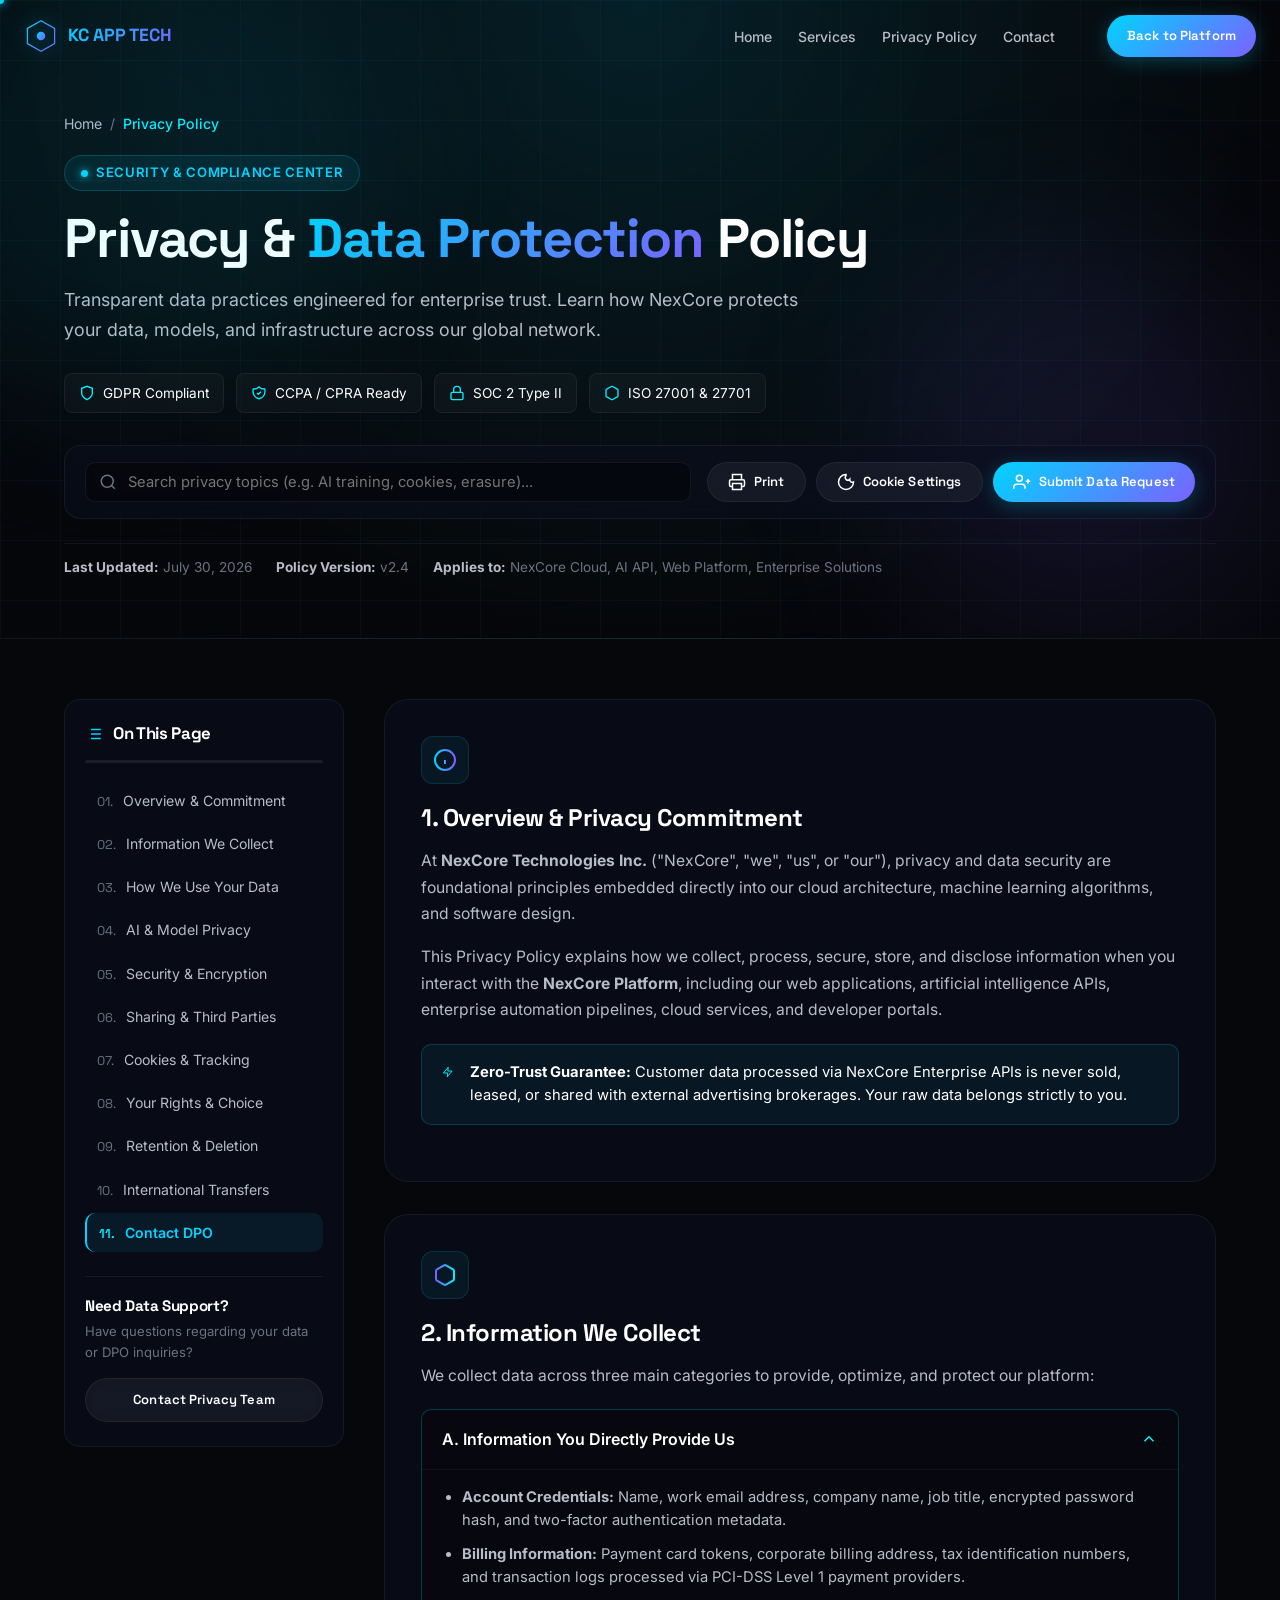
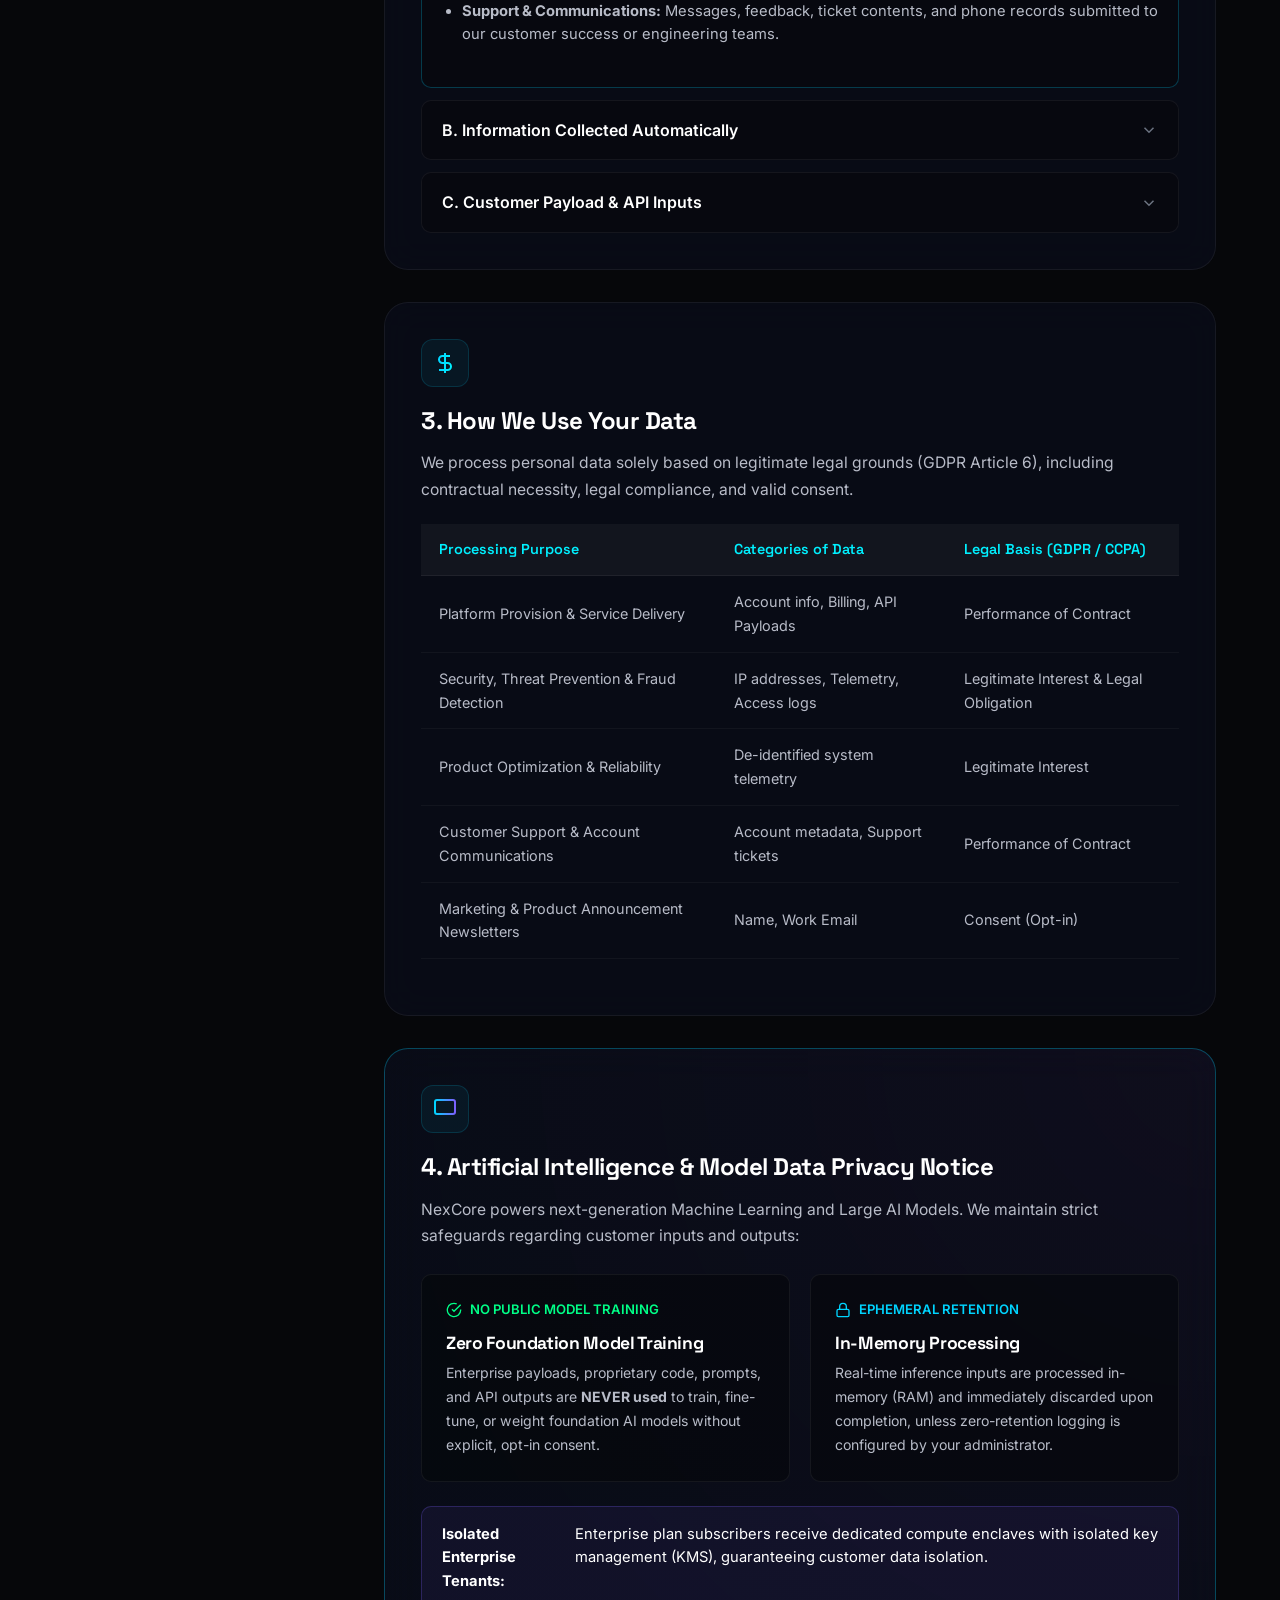
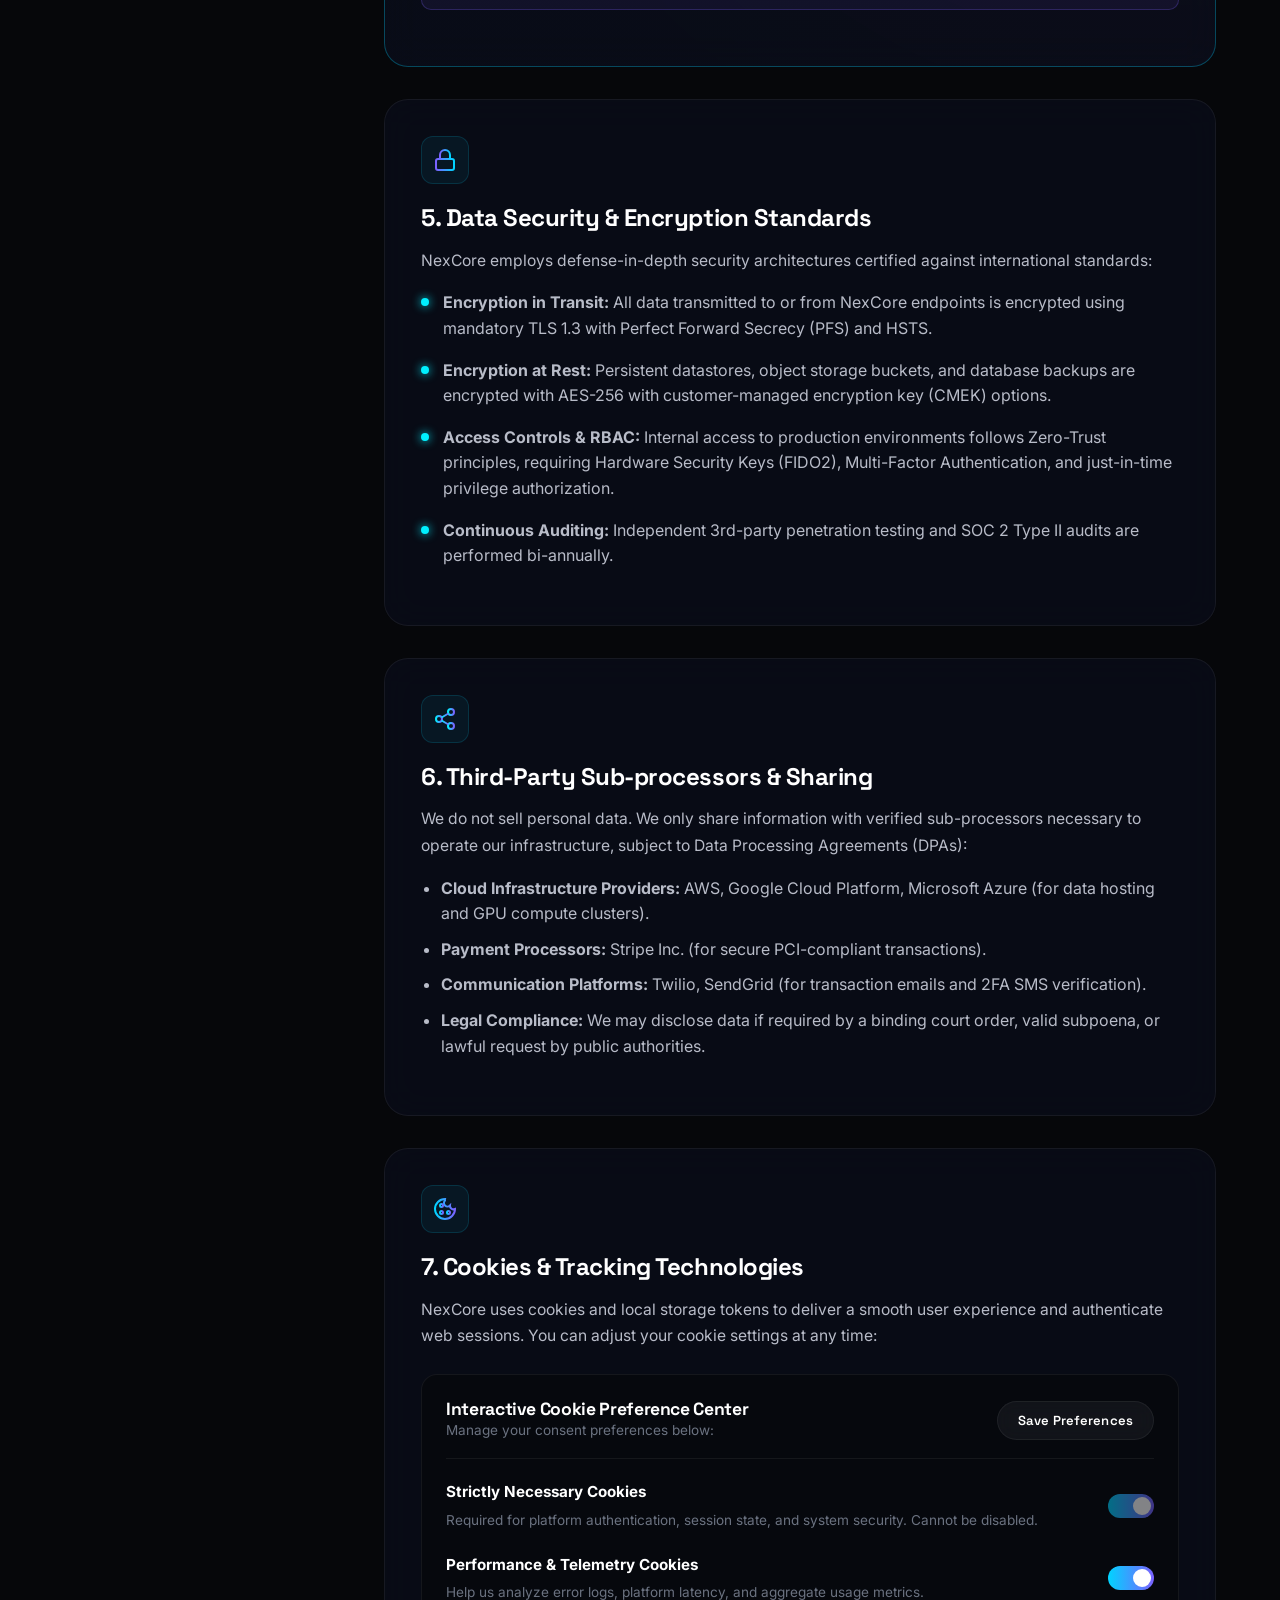
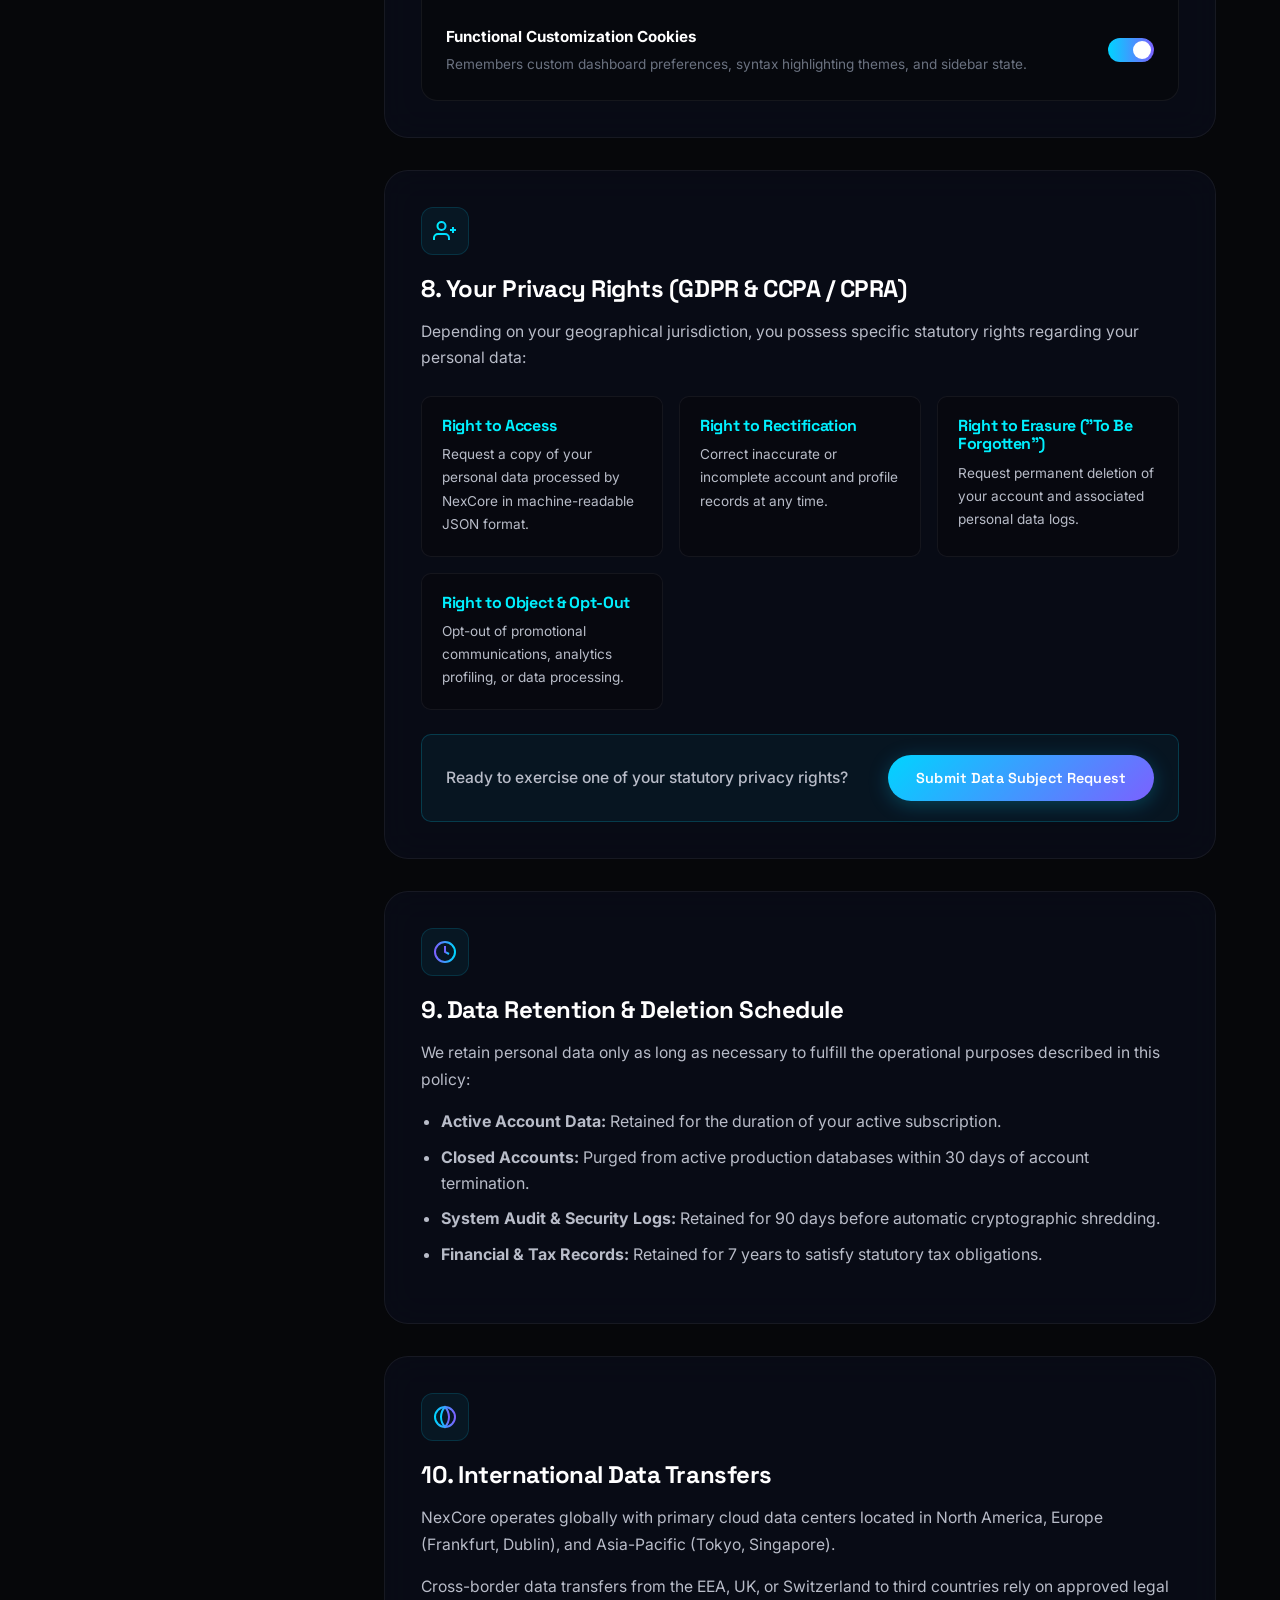
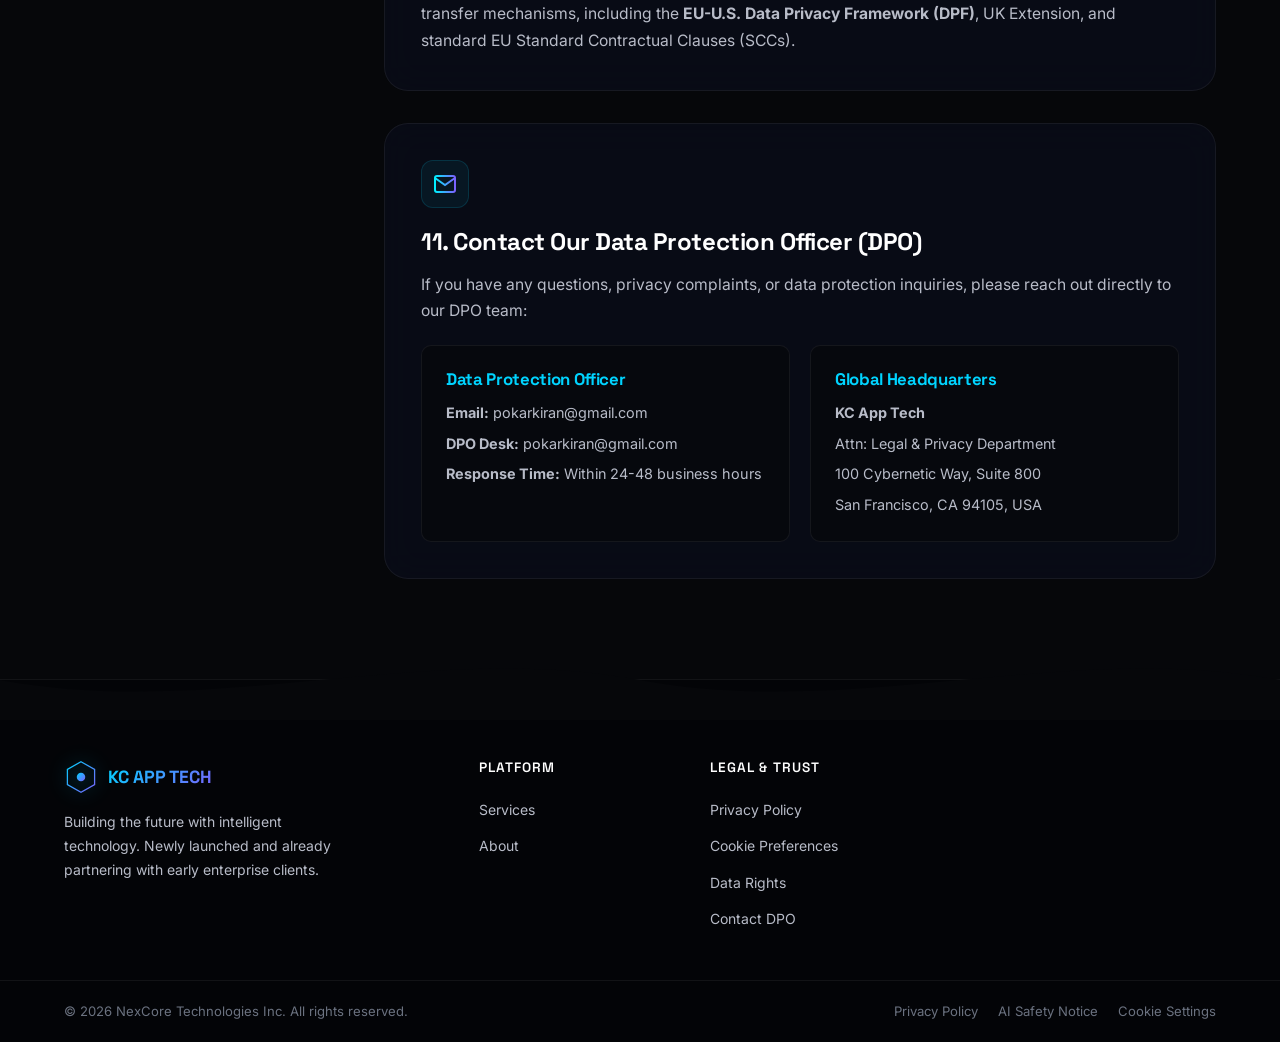
==== privacy.html @ 17b9ddc1 "Initial website commit" ====
<!DOCTYPE html>
<html lang="en">

<head>
  <meta charset="UTF-8" />
  <meta name="viewport" content="width=device-width, initial-scale=1.0" />
  <meta name="description"
    content="NexCore Privacy & Data Protection Policy – Learn how we collect, protect, and manage your data across our AI & Cloud platforms." />
  <meta name="theme-color" content="#06070A" />
  <title>Privacy Policy – NexCore Intelligent Technology</title>

  <!-- Google Fonts -->
  <link rel="preconnect" href="https://fonts.googleapis.com" />
  <link rel="preconnect" href="https://fonts.gstatic.com" crossorigin />
  <link
    href="https://fonts.googleapis.com/css2?family=Space+Grotesk:wght@300;400;500;600;700&family=Inter:wght@300;400;500;600;700&display=swap"
    rel="stylesheet" />

  <!-- Main CSS -->
  <link rel="stylesheet" href="css/style.css" />
</head>

<body class="privacy-page">

  <!-- ═══════════════════════════════════════════
       CURSOR EFFECTS
  ═══════════════════════════════════════════ -->
  <div class="cursor-dot" id="cursorDot" aria-hidden="true"></div>
  <div class="cursor-ring" id="cursorRing" aria-hidden="true"></div>

  <!-- ═══════════════════════════════════════════
       NAVIGATION
  ═══════════════════════════════════════════ -->
  <nav class="navbar scrolled" id="navbar" role="navigation" aria-label="Main navigation">
    <div class="nav-container">
      <a href="index.html" class="nav-logo" aria-label="KC APP TECH Home">
        <svg viewBox="0 0 40 40" fill="none" aria-hidden="true">
          <path d="M20 2 L36 11 L36 29 L20 38 L4 29 L4 11 Z" stroke="url(#navLg)" stroke-width="1.5" fill="none" />
          <circle cx="20" cy="20" r="5" fill="url(#navLg)" />
          <defs>
            <linearGradient id="navLg" x1="0%" y1="0%" x2="100%" y2="100%">
              <stop offset="0%" stop-color="#00D4FF" />
              <stop offset="100%" stop-color="#7B61FF" />
            </linearGradient>
          </defs>
        </svg>
        <span>KC APP TECH</span>
      </a>

      <button class="nav-toggle" id="navToggle" aria-label="Toggle navigation menu" aria-expanded="false"
        aria-controls="navMenu">
        <span></span><span></span><span></span>
      </button>

      <ul class="nav-menu" id="navMenu" role="menubar">
        <li role="none"><a href="index.html#home" role="menuitem" class="nav-link">Home</a></li>
        <li role="none"><a href="index.html#services" role="menuitem" class="nav-link">Services</a></li>
        <li role="none"><a href="privacy.html" role="menuitem" class="nav-link active">Privacy Policy</a></li>
        <li role="none"><a href="index.html#contact" role="menuitem" class="nav-link">Contact</a></li>
      </ul>

      <a href="index.html" class="btn btn-primary btn-sm nav-cta magnetic-btn" id="navCta">
        <span>Back to Platform</span>
        <div class="btn-glow"></div>
      </a>
    </div>
  </nav>

  <!-- ═══════════════════════════════════════════
       PRIVACY HERO HEADER
  ═══════════════════════════════════════════ -->
  <header class="privacy-hero" aria-label="Privacy Policy Header">
    <div class="hero-grid" aria-hidden="true"></div>
    <div class="hero-orb orb-1" aria-hidden="true"></div>
    <div class="hero-orb orb-2" aria-hidden="true"></div>

    <div class="container">
      <div class="privacy-hero-inner">
        <div class="breadcrumbs">
          <a href="index.html">Home</a> &nbsp;/&nbsp; <span class="current">Privacy Policy</span>
        </div>

        <div class="privacy-hero-badge">
          <span class="badge-dot"></span>
          <span>Security & Compliance Center</span>
        </div>

        <h1 class="privacy-title">
          Privacy & <span class="gradient-text">Data Protection</span> Policy
        </h1>

        <p class="privacy-subtitle">
          Transparent data practices engineered for enterprise trust. Learn how NexCore protects your data, models, and infrastructure across our global network.
        </p>

        <!-- Compliance Badges -->
        <div class="compliance-badges">
          <div class="badge-chip">
            <svg viewBox="0 0 24 24" fill="none" stroke="currentColor" stroke-width="2"><path d="M12 22s8-4 8-10V5l-8-3-8 3v7c0 6 8 10 8 10z"/></svg>
            <span>GDPR Compliant</span>
          </div>
          <div class="badge-chip">
            <svg viewBox="0 0 24 24" fill="none" stroke="currentColor" stroke-width="2"><path d="M9 12l2 2 4-4m5.618-4.016A11.955 11.955 0 0112 2.944a11.955 11.955 0 01-8.618 3.04A12.02 12.02 0 003 9c0 5.591 3.824 10.29 9 11.622 5.176-1.332 9-6.03 9-11.622 0-1.042-.133-2.052-.382-3.016z"/></svg>
            <span>CCPA / CPRA Ready</span>
          </div>
          <div class="badge-chip">
            <svg viewBox="0 0 24 24" fill="none" stroke="currentColor" stroke-width="2"><rect x="3" y="11" width="18" height="11" rx="2" ry="2"/><path d="M7 11V7a5 5 0 0110 0v4"/></svg>
            <span>SOC 2 Type II</span>
          </div>
          <div class="badge-chip">
            <svg viewBox="0 0 24 24" fill="none" stroke="currentColor" stroke-width="2"><path d="M21 16V8a2 2 0 00-1-1.73l-7-4a2 2 0 00-2 0l-7 4A2 2 0 003 8v8a2 2 0 001 1.73l7 4a2 2 0 002 0l7-4A2 2 0 0021 16z"/></svg>
            <span>ISO 27001 & 27701</span>
          </div>
        </div>

        <!-- Utility Toolbar -->
        <div class="privacy-toolbar">
          <div class="privacy-search-wrap">
            <svg viewBox="0 0 24 24" fill="none" stroke="currentColor" stroke-width="2" aria-hidden="true">
              <circle cx="11" cy="11" r="8"/><path d="M21 21l-4.35-4.35"/>
            </svg>
            <input type="text" id="privacySearch" placeholder="Search privacy topics (e.g. AI training, cookies, erasure)..." aria-label="Search privacy policy" />
            <span class="search-count" id="searchCount"></span>
          </div>
          <div class="privacy-tools-btns">
            <button class="btn btn-ghost btn-sm" id="btnPrintPolicy" aria-label="Print Privacy Policy">
              <svg viewBox="0 0 24 24" fill="none" stroke="currentColor" stroke-width="2"><path d="M6 9V2h12v7M6 18H4a2 2 0 01-2-2v-5a2 2 0 012-2h16a2 2 0 012 2v5a2 2 0 01-2 2h-2"/><rect x="6" y="14" width="12" height="8"/></svg>
              <span>Print</span>
            </button>
            <button class="btn btn-ghost btn-sm" id="btnOpenCookieModal" aria-label="Manage Cookie Preferences">
              <svg viewBox="0 0 24 24" fill="none" stroke="currentColor" stroke-width="2"><path d="M12 2a10 10 0 1010 10 3.5 3.5 0 01-5-3.5 3.5 3.5 0 01-5-5A3.5 3.5 0 0112 2z"/></svg>
              <span>Cookie Settings</span>
            </button>
            <button class="btn btn-primary btn-sm" id="btnOpenDsarModal" aria-label="Submit Data Rights Request">
              <svg viewBox="0 0 24 24" fill="none" stroke="currentColor" stroke-width="2"><path d="M16 21v-2a4 4 0 00-4-4H5a4 4 0 00-4 4v2"/><circle cx="8.5" cy="7" r="4"/><path d="M20 8v6M23 11h-6"/></svg>
              <span>Submit Data Request</span>
            </button>
          </div>
        </div>

        <div class="privacy-meta-bar">
          <div><strong>Last Updated:</strong> July 30, 2026</div>
          <div><strong>Policy Version:</strong> v2.4</div>
          <div><strong>Applies to:</strong> NexCore Cloud, AI API, Web Platform, Enterprise Solutions</div>
        </div>

      </div>
    </div>
  </header>

  <!-- ═══════════════════════════════════════════
       MAIN CONTENT LAYOUT
  ═══════════════════════════════════════════ -->
  <main class="privacy-main">
    <div class="container">
      <div class="privacy-grid">

        <!-- STICKY TABLE OF CONTENTS -->
        <aside class="privacy-sidebar" aria-label="Table of Contents">
          <div class="toc-card">
            <h3 class="toc-title">
              <svg viewBox="0 0 24 24" fill="none" stroke="currentColor" stroke-width="2"><line x1="8" y1="6" x2="21" y2="6"/><line x1="8" y1="12" x2="21" y2="12"/><line x1="8" y1="18" x2="21" y2="18"/><line x1="3" y1="6" x2="3.01" y2="6"/><line x1="3" y1="12" x2="3.01" y2="12"/><line x1="3" y1="18" x2="3.01" y2="18"/></svg>
              <span>On This Page</span>
            </h3>
            <div class="toc-progress-wrap" aria-hidden="true">
              <div class="toc-progress-bar" id="tocProgressBar"></div>
            </div>
            <nav class="toc-nav" id="tocNav">
              <a href="#section-overview" class="toc-link active"><span class="toc-num">01.</span> Overview & Commitment</a>
              <a href="#section-collection" class="toc-link"><span class="toc-num">02.</span> Information We Collect</a>
              <a href="#section-usage" class="toc-link"><span class="toc-num">03.</span> How We Use Your Data</a>
              <a href="#section-ai-policy" class="toc-link"><span class="toc-num">04.</span> AI & Model Privacy</a>
              <a href="#section-security" class="toc-link"><span class="toc-num">05.</span> Security & Encryption</a>
              <a href="#section-sharing" class="toc-link"><span class="toc-num">06.</span> Sharing & Third Parties</a>
              <a href="#section-cookies" class="toc-link"><span class="toc-num">07.</span> Cookies & Tracking</a>
              <a href="#section-rights" class="toc-link"><span class="toc-num">08.</span> Your Rights & Choice</a>
              <a href="#section-retention" class="toc-link"><span class="toc-num">09.</span> Retention & Deletion</a>
              <a href="#section-transfers" class="toc-link"><span class="toc-num">10.</span> International Transfers</a>
              <a href="#section-contact" class="toc-link"><span class="toc-num">11.</span> Contact DPO</a>
            </nav>

            <div class="sidebar-help-box">
              <h4>Need Data Support?</h4>
              <p>Have questions regarding your data or DPO inquiries?</p>
              <a href="#section-contact" class="btn btn-ghost btn-sm w-full">Contact Privacy Team</a>
            </div>
          </div>
        </aside>

        <!-- PRIVACY POLICY BODY -->
        <article class="privacy-content" id="privacyContent">

          <!-- 01. OVERVIEW -->
          <section class="privacy-card" id="section-overview">
            <div class="card-icon">
              <svg viewBox="0 0 24 24" fill="none" stroke="url(#pIcon1)" stroke-width="2">
                <circle cx="12" cy="12" r="10"/><path d="M12 16v-4M12 8h.01"/>
                <defs><linearGradient id="pIcon1"><stop offset="0%" stop-color="#00D4FF"/><stop offset="100%" stop-color="#7B61FF"/></linearGradient></defs>
              </svg>
            </div>
            <h2>1. Overview & Privacy Commitment</h2>
            <p>
              At <strong>NexCore Technologies Inc.</strong> ("NexCore", "we", "us", or "our"), privacy and data security are foundational principles embedded directly into our cloud architecture, machine learning algorithms, and software design.
            </p>
            <p>
              This Privacy Policy explains how we collect, process, secure, store, and disclose information when you interact with the <strong>NexCore Platform</strong>, including our web applications, artificial intelligence APIs, enterprise automation pipelines, cloud services, and developer portals.
            </p>
            <div class="callout callout-cyan">
              <div class="callout-icon">
                <svg viewBox="0 0 24 24" fill="none" stroke="currentColor" stroke-width="2"><path d="M13 2L3 14h9l-1 8 10-12h-9l1-8z"/></svg>
              </div>
              <div class="callout-text">
                <strong>Zero-Trust Guarantee:</strong> Customer data processed via NexCore Enterprise APIs is never sold, leased, or shared with external advertising brokerages. Your raw data belongs strictly to you.
              </div>
            </div>
          </section>

          <!-- 02. INFORMATION WE COLLECT -->
          <section class="privacy-card" id="section-collection">
            <div class="card-icon">
              <svg viewBox="0 0 24 24" fill="none" stroke="url(#pIcon2)" stroke-width="2">
                <path d="M21 16V8a2 2 0 00-1-1.73l-7-4a2 2 0 00-2 0l-7 4A2 2 0 003 8v8a2 2 0 001 1.73l7 4a2 2 0 002 0l7-4A2 2 0 0021 16z"/>
                <defs><linearGradient id="pIcon2"><stop offset="0%" stop-color="#7B61FF"/><stop offset="100%" stop-color="#00F0FF"/></linearGradient></defs>
              </svg>
            </div>
            <h2>2. Information We Collect</h2>
            <p>We collect data across three main categories to provide, optimize, and protect our platform:</p>

            <div class="accordion-group">
              <details class="privacy-accordion" open>
                <summary>
                  <span>A. Information You Directly Provide Us</span>
                  <svg class="chevron" viewBox="0 0 24 24" fill="none" stroke="currentColor" stroke-width="2"><path d="M6 9l6 6 6-6"/></svg>
                </summary>
                <div class="accordion-body">
                  <ul>
                    <li><strong>Account Credentials:</strong> Name, work email address, company name, job title, encrypted password hash, and two-factor authentication metadata.</li>
                    <li><strong>Billing Information:</strong> Payment card tokens, corporate billing address, tax identification numbers, and transaction logs processed via PCI-DSS Level 1 payment providers.</li>
                    <li><strong>Support & Communications:</strong> Messages, feedback, ticket contents, and phone records submitted to our customer success or engineering teams.</li>
                  </ul>
                </div>
              </details>

              <details class="privacy-accordion">
                <summary>
                  <span>B. Information Collected Automatically</span>
                  <svg class="chevron" viewBox="0 0 24 24" fill="none" stroke="currentColor" stroke-width="2"><path d="M6 9l6 6 6-6"/></svg>
                </summary>
                <div class="accordion-body">
                  <ul>
                    <li><strong>Telemetry & Diagnostics:</strong> IP address, user agent, browser fingerprinting parameters, operating system, network latency, system status, error logs, and API invocation rates.</li>
                    <li><strong>Usage Analytics:</strong> Feature utilization, clickstream pathways, session duration, and page view metrics collected via privacy-first aggregated tracking.</li>
                  </ul>
                </div>
              </details>

              <details class="privacy-accordion">
                <summary>
                  <span>C. Customer Payload & API Inputs</span>
                  <svg class="chevron" viewBox="0 0 24 24" fill="none" stroke="currentColor" stroke-width="2"><path d="M6 9l6 6 6-6"/></svg>
                </summary>
                <div class="accordion-body">
                  <p>
                    Data, code snippets, prompts, datasets, or files transmitted to NexCore AI APIs or Cloud compute clusters for real-time inference or processing.
                  </p>
                </div>
              </details>
            </div>
          </section>

          <!-- 03. HOW WE USE YOUR DATA -->
          <section class="privacy-card" id="section-usage">
            <div class="card-icon">
              <svg viewBox="0 0 24 24" fill="none" stroke="url(#pIcon3)" stroke-width="2">
                <path d="M12 2v20M17 5H9.5a3.5 3.5 0 000 7h5a3.5 3.5 0 010 7H6"/>
                <defs><linearGradient id="pIcon3"><stop offset="0%" stop-color="#00D4FF"/><stop offset="100%" stop-color="#00F0FF"/></linearGradient></defs>
              </svg>
            </div>
            <h2>3. How We Use Your Data</h2>
            <p>We process personal data solely based on legitimate legal grounds (GDPR Article 6), including contractual necessity, legal compliance, and valid consent.</p>

            <div class="table-responsive">
              <table class="privacy-table">
                <thead>
                  <tr>
                    <th>Processing Purpose</th>
                    <th>Categories of Data</th>
                    <th>Legal Basis (GDPR / CCPA)</th>
                  </tr>
                </thead>
                <tbody>
                  <tr>
                    <td>Platform Provision & Service Delivery</td>
                    <td>Account info, Billing, API Payloads</td>
                    <td>Performance of Contract</td>
                  </tr>
                  <tr>
                    <td>Security, Threat Prevention & Fraud Detection</td>
                    <td>IP addresses, Telemetry, Access logs</td>
                    <td>Legitimate Interest & Legal Obligation</td>
                  </tr>
                  <tr>
                    <td>Product Optimization & Reliability</td>
                    <td>De-identified system telemetry</td>
                    <td>Legitimate Interest</td>
                  </tr>
                  <tr>
                    <td>Customer Support & Account Communications</td>
                    <td>Account metadata, Support tickets</td>
                    <td>Performance of Contract</td>
                  </tr>
                  <tr>
                    <td>Marketing & Product Announcement Newsletters</td>
                    <td>Name, Work Email</td>
                    <td>Consent (Opt-in)</td>
                  </tr>
                </tbody>
              </table>
            </div>
          </section>

          <!-- 04. AI & MODEL PRIVACY (IMPORTANT HIGHLIGHT) -->
          <section class="privacy-card highlight-card" id="section-ai-policy">
            <div class="card-icon">
              <svg viewBox="0 0 24 24" fill="none" stroke="url(#pIcon4)" stroke-width="2">
                <rect x="2" y="3" width="20" height="14" rx="2" ry="2"/><line x1="8" y1="21" x2="16" y2="21"/><line x1="12" y1="17" x2="12" y2="21"/>
                <defs><linearGradient id="pIcon4"><stop offset="0%" stop-color="#00D4FF"/><stop offset="100%" stop-color="#7B61FF"/></linearGradient></defs>
              </svg>
            </div>
            <h2>4. Artificial Intelligence & Model Data Privacy Notice</h2>
            <p>
              NexCore powers next-generation Machine Learning and Large AI Models. We maintain strict safeguards regarding customer inputs and outputs:
            </p>

            <div class="ai-privacy-grid">
              <div class="ai-box">
                <div class="ai-box-status text-green">
                  <svg viewBox="0 0 24 24" fill="none" stroke="currentColor" stroke-width="2"><path d="M22 11.08V12a10 10 0 11-5.93-9.14"/><polyline points="22 4 12 14.01 9 11.01"/></svg>
                  <span>No Public Model Training</span>
                </div>
                <h3>Zero Foundation Model Training</h3>
                <p>Enterprise payloads, proprietary code, prompts, and API outputs are <strong>NEVER used</strong> to train, fine-tune, or weight foundation AI models without explicit, opt-in consent.</p>
              </div>

              <div class="ai-box">
                <div class="ai-box-status text-blue">
                  <svg viewBox="0 0 24 24" fill="none" stroke="currentColor" stroke-width="2"><rect x="3" y="11" width="18" height="11" rx="2"/><path d="M7 11V7a5 5 0 0110 0v4"/></svg>
                  <span>Ephemeral Retention</span>
                </div>
                <h3>In-Memory Processing</h3>
                <p>Real-time inference inputs are processed in-memory (RAM) and immediately discarded upon completion, unless zero-retention logging is configured by your administrator.</p>
              </div>
            </div>

            <div class="callout callout-purple">
              <strong>Isolated Enterprise Tenants:</strong> Enterprise plan subscribers receive dedicated compute enclaves with isolated key management (KMS), guaranteeing customer data isolation.
            </div>
          </section>

          <!-- 05. SECURITY & ENCRYPTION -->
          <section class="privacy-card" id="section-security">
            <div class="card-icon">
              <svg viewBox="0 0 24 24" fill="none" stroke="url(#pIcon5)" stroke-width="2">
                <rect x="3" y="11" width="18" height="11" rx="2" ry="2"/><path d="M7 11V7a5 5 0 0110 0v4"/>
                <defs><linearGradient id="pIcon5"><stop offset="0%" stop-color="#7B61FF"/><stop offset="100%" stop-color="#00D4FF"/></linearGradient></defs>
              </svg>
            </div>
            <h2>5. Data Security & Encryption Standards</h2>
            <p>
              NexCore employs defense-in-depth security architectures certified against international standards:
            </p>

            <ul class="security-list">
              <li>
                <div class="sec-bullet"></div>
                <div>
                  <strong>Encryption in Transit:</strong> All data transmitted to or from NexCore endpoints is encrypted using mandatory TLS 1.3 with Perfect Forward Secrecy (PFS) and HSTS.
                </div>
              </li>
              <li>
                <div class="sec-bullet"></div>
                <div>
                  <strong>Encryption at Rest:</strong> Persistent datastores, object storage buckets, and database backups are encrypted with AES-256 with customer-managed encryption key (CMEK) options.
                </div>
              </li>
              <li>
                <div class="sec-bullet"></div>
                <div>
                  <strong>Access Controls & RBAC:</strong> Internal access to production environments follows Zero-Trust principles, requiring Hardware Security Keys (FIDO2), Multi-Factor Authentication, and just-in-time privilege authorization.
                </div>
              </li>
              <li>
                <div class="sec-bullet"></div>
                <div>
                  <strong>Continuous Auditing:</strong> Independent 3rd-party penetration testing and SOC 2 Type II audits are performed bi-annually.
                </div>
              </li>
            </ul>
          </section>

          <!-- 06. SHARING & THIRD PARTIES -->
          <section class="privacy-card" id="section-sharing">
            <div class="card-icon">
              <svg viewBox="0 0 24 24" fill="none" stroke="url(#pIcon6)" stroke-width="2">
                <circle cx="18" cy="5" r="3"/><circle cx="6" cy="12" r="3"/><circle cx="18" cy="19" r="3"/>
                <line x1="8.59" y1="13.51" x2="15.42" y2="17.49"/><line x1="15.41" y1="6.51" x2="8.59" y2="10.49"/>
                <defs><linearGradient id="pIcon6"><stop offset="0%" stop-color="#00F0FF"/><stop offset="100%" stop-color="#7B61FF"/></linearGradient></defs>
              </svg>
            </div>
            <h2>6. Third-Party Sub-processors & Sharing</h2>
            <p>
              We do not sell personal data. We only share information with verified sub-processors necessary to operate our infrastructure, subject to Data Processing Agreements (DPAs):
            </p>
            <ul>
              <li><strong>Cloud Infrastructure Providers:</strong> AWS, Google Cloud Platform, Microsoft Azure (for data hosting and GPU compute clusters).</li>
              <li><strong>Payment Processors:</strong> Stripe Inc. (for secure PCI-compliant transactions).</li>
              <li><strong>Communication Platforms:</strong> Twilio, SendGrid (for transaction emails and 2FA SMS verification).</li>
              <li><strong>Legal Compliance:</strong> We may disclose data if required by a binding court order, valid subpoena, or lawful request by public authorities.</li>
            </ul>
          </section>

          <!-- 07. COOKIES & TRACKING -->
          <section class="privacy-card" id="section-cookies">
            <div class="card-icon">
              <svg viewBox="0 0 24 24" fill="none" stroke="url(#pIcon7)" stroke-width="2">
                <path d="M12 2a10 10 0 1010 10 3.5 3.5 0 01-5-3.5 3.5 3.5 0 01-5-5A3.5 3.5 0 0112 2z"/>
                <circle cx="8.5" cy="8.5" r="1.5"/><circle cx="15.5" cy="15.5" r="1.5"/><circle cx="8.5" cy="15.5" r="1.5"/>
                <defs><linearGradient id="pIcon7"><stop offset="0%" stop-color="#00D4FF"/><stop offset="100%" stop-color="#7B61FF"/></linearGradient></defs>
              </svg>
            </div>
            <h2>7. Cookies & Tracking Technologies</h2>
            <p>
              NexCore uses cookies and local storage tokens to deliver a smooth user experience and authenticate web sessions. You can adjust your cookie settings at any time:
            </p>

            <div class="cookie-box-widget">
              <div class="cookie-widget-header">
                <div>
                  <h4>Interactive Cookie Preference Center</h4>
                  <p>Manage your consent preferences below:</p>
                </div>
                <button class="btn btn-sm btn-ghost" id="btnSaveCookiesWidget">Save Preferences</button>
              </div>

              <div class="cookie-options-list">
                <div class="cookie-item">
                  <div class="cookie-info">
                    <strong>Strictly Necessary Cookies</strong>
                    <p>Required for platform authentication, session state, and system security. Cannot be disabled.</p>
                  </div>
                  <label class="toggle-switch">
                    <input type="checkbox" checked disabled />
                    <span class="toggle-slider"></span>
                  </label>
                </div>

                <div class="cookie-item">
                  <div class="cookie-info">
                    <strong>Performance & Telemetry Cookies</strong>
                    <p>Help us analyze error logs, platform latency, and aggregate usage metrics.</p>
                  </div>
                  <label class="toggle-switch">
                    <input type="checkbox" id="ckAnalytics" checked />
                    <span class="toggle-slider"></span>
                  </label>
                </div>

                <div class="cookie-item">
                  <div class="cookie-info">
                    <strong>Functional Customization Cookies</strong>
                    <p>Remembers custom dashboard preferences, syntax highlighting themes, and sidebar state.</p>
                  </div>
                  <label class="toggle-switch">
                    <input type="checkbox" id="ckFunctional" checked />
                    <span class="toggle-slider"></span>
                  </label>
                </div>
              </div>
            </div>
          </section>

          <!-- 08. YOUR PRIVACY RIGHTS -->
          <section class="privacy-card" id="section-rights">
            <div class="card-icon">
              <svg viewBox="0 0 24 24" fill="none" stroke="url(#pIcon8)" stroke-width="2">
                <path d="M16 21v-2a4 4 0 00-4-4H5a4 4 0 00-4 4v2"/><circle cx="8.5" cy="7" r="4"/><path d="M20 8v6M23 11h-6"/>
                <defs><linearGradient id="pIcon8"><stop offset="0%" stop-color="#00F0FF"/><stop offset="100%" stop-color="#00D4FF"/></linearGradient></defs>
              </svg>
            </div>
            <h2>8. Your Privacy Rights (GDPR & CCPA / CPRA)</h2>
            <p>Depending on your geographical jurisdiction, you possess specific statutory rights regarding your personal data:</p>

            <div class="rights-grid">
              <div class="right-card">
                <h4>Right to Access</h4>
                <p>Request a copy of your personal data processed by NexCore in machine-readable JSON format.</p>
              </div>
              <div class="right-card">
                <h4>Right to Rectification</h4>
                <p>Correct inaccurate or incomplete account and profile records at any time.</p>
              </div>
              <div class="right-card">
                <h4>Right to Erasure ("To Be Forgotten")</h4>
                <p>Request permanent deletion of your account and associated personal data logs.</p>
              </div>
              <div class="right-card">
                <h4>Right to Object & Opt-Out</h4>
                <p>Opt-out of promotional communications, analytics profiling, or data processing.</p>
              </div>
            </div>

            <div class="rights-cta-box">
              <p>Ready to exercise one of your statutory privacy rights?</p>
              <button class="btn btn-primary magnetic-btn" id="btnLaunchDsarInContent">
                <span>Submit Data Subject Request</span>
                <div class="btn-glow"></div>
              </button>
            </div>
          </section>

          <!-- 09. RETENTION & DELETION -->
          <section class="privacy-card" id="section-retention">
            <div class="card-icon">
              <svg viewBox="0 0 24 24" fill="none" stroke="url(#pIcon9)" stroke-width="2">
                <circle cx="12" cy="12" r="10"/><polyline points="12 6 12 12 16 14"/>
                <defs><linearGradient id="pIcon9"><stop offset="0%" stop-color="#7B61FF"/><stop offset="100%" stop-color="#00D4FF"/></linearGradient></defs>
              </svg>
            </div>
            <h2>9. Data Retention & Deletion Schedule</h2>
            <p>
              We retain personal data only as long as necessary to fulfill the operational purposes described in this policy:
            </p>
            <ul>
              <li><strong>Active Account Data:</strong> Retained for the duration of your active subscription.</li>
              <li><strong>Closed Accounts:</strong> Purged from active production databases within 30 days of account termination.</li>
              <li><strong>System Audit & Security Logs:</strong> Retained for 90 days before automatic cryptographic shredding.</li>
              <li><strong>Financial & Tax Records:</strong> Retained for 7 years to satisfy statutory tax obligations.</li>
            </ul>
          </section>

          <!-- 10. INTERNATIONAL TRANSFERS -->
          <section class="privacy-card" id="section-transfers">
            <div class="card-icon">
              <svg viewBox="0 0 24 24" fill="none" stroke="url(#pIcon10)" stroke-width="2">
                <circle cx="12" cy="12" r="10"/><line x1="2" y1="12" x2="22" y2="12"/>
                <path d="M12 2a15.3 15.3 0 014 10 15.3 15.3 0 01-4 10 15.3 15.3 0 01-4-10 15.3 15.3 0 014-10z"/>
                <defs><linearGradient id="pIcon10"><stop offset="0%" stop-color="#00D4FF"/><stop offset="100%" stop-color="#7B61FF"/></linearGradient></defs>
              </svg>
            </div>
            <h2>10. International Data Transfers</h2>
            <p>
              NexCore operates globally with primary cloud data centers located in North America, Europe (Frankfurt, Dublin), and Asia-Pacific (Tokyo, Singapore).
            </p>
            <p>
              Cross-border data transfers from the EEA, UK, or Switzerland to third countries rely on approved legal transfer mechanisms, including the <strong>EU-U.S. Data Privacy Framework (DPF)</strong>, UK Extension, and standard EU Standard Contractual Clauses (SCCs).
            </p>
          </section>

          <!-- 11. CONTACT DPO -->
          <section class="privacy-card" id="section-contact">
            <div class="card-icon">
              <svg viewBox="0 0 24 24" fill="none" stroke="url(#pIcon11)" stroke-width="2">
                <path d="M4 4h16c1.1 0 2 .9 2 2v12c0 1.1-.9 2-2 2H4c-1.1 0-2-.9-2-2V6c0-1.1.9-2 2-2z"/>
                <polyline points="22,6 12,13 2,6"/>
                <defs><linearGradient id="pIcon11"><stop offset="0%" stop-color="#00F0FF"/><stop offset="100%" stop-color="#7B61FF"/></linearGradient></defs>
              </svg>
            </div>
            <h2>11. Contact Our Data Protection Officer (DPO)</h2>
            <p>
              If you have any questions, privacy complaints, or data protection inquiries, please reach out directly to our DPO team:
            </p>

            <div class="dpo-contact-grid">
              <div class="dpo-card">
                <h4>Data Protection Officer</h4>
                <p><strong>Email:</strong> pokarkiran@gmail.com</p>
                <p><strong>DPO Desk:</strong> pokarkiran@gmail.com</p>
                <p><strong>Response Time:</strong> Within 24-48 business hours</p>
              </div>

              <div class="dpo-card">
                <h4>Global Headquarters</h4>
                <p><strong>KC App Tech  </strong></p>
                <p>Attn: Legal & Privacy Department</p>
                <p>100 Cybernetic Way, Suite 800</p>
                <p>San Francisco, CA 94105, USA</p>
              </div>
            </div>
          </section>

        </article>
      </div>
    </div>
  </main>

  <!-- ═══════════════════════════════════════════
       FOOTER
  ═══════════════════════════════════════════ -->
  <footer class="footer" role="contentinfo">
    <div class="footer-wave" aria-hidden="true">
      <svg viewBox="0 0 1440 80" preserveAspectRatio="none">
        <path d="M0,40 C240,80 480,0 720,40 C960,80 1200,0 1440,40 L1440,80 L0,80 Z" fill="#06070A" />
      </svg>
    </div>
    <div class="footer-top">
      <div class="container">
        <div class="footer-grid">
          <div class="footer-brand">
            <a href="index.html" class="nav-logo" aria-label="KC APP TECH">
              <svg viewBox="0 0 40 40" fill="none" aria-hidden="true">
                <path d="M20 2 L36 11 L36 29 L20 38 L4 29 L4 11 Z" stroke="url(#footLg)" stroke-width="1.5"
                  fill="none" />
                <circle cx="20" cy="20" r="5" fill="url(#footLg)" />
                <defs>
                  <linearGradient id="footLg" x1="0%" y1="0%" x2="100%" y2="100%">
                    <stop offset="0%" stop-color="#00D4FF" />
                    <stop offset="100%" stop-color="#7B61FF" />
                  </linearGradient>
                </defs>
              </svg>
              <span>KC APP TECH</span>
            </a>
            <p>Building the future with intelligent technology. Newly launched and already partnering with early enterprise clients.</p>
          </div>
          <div class="footer-links-col">
            <h4>Platform</h4>
            <ul>
              <li><a href="index.html#services">Services</a></li>
              <li><a href="index.html#timeline">About</a></li>
            </ul>
          </div>
          <div class="footer-links-col">
            <h4>Legal & Trust</h4>
            <ul>
              <li><a href="privacy.html">Privacy Policy</a></li>
              <li><a href="privacy.html#section-cookies" id="footCookieLink">Cookie Preferences</a></li>
              <li><a href="privacy.html#section-rights" id="footRightsLink">Data Rights</a></li>
              <li><a href="privacy.html#section-contact">Contact DPO</a></li>
            </ul>
          </div>
        </div>
      </div>
    </div>
    <div class="footer-bottom">
      <div class="container">
        <p>© 2026 NexCore Technologies Inc. All rights reserved.</p>
        <div class="footer-legal">
          <a href="privacy.html">Privacy Policy</a>
          <a href="privacy.html#section-ai-policy">AI Safety Notice</a>
          <a href="privacy.html#section-cookies">Cookie Settings</a>
        </div>
      </div>
    </div>
  </footer>

  <!-- Back to Top -->
  <button class="back-to-top" id="backToTop" aria-label="Back to top">
    <svg viewBox="0 0 24 24" fill="none" aria-hidden="true">
      <path d="M18 15l-6-6-6 6" stroke="currentColor" stroke-width="2" stroke-linecap="round" />
    </svg>
  </button>

  <!-- ═══════════════════════════════════════════
       DSAR MODAL (DATA SUBJECT ACCESS REQUEST)
  ═══════════════════════════════════════════ -->
  <div class="modal-backdrop" id="dsarModal" aria-hidden="true" role="dialog" aria-labelledby="dsarTitle">
    <div class="modal-card">
      <button class="modal-close" id="btnCloseDsarModal" aria-label="Close modal">&times;</button>
      <div class="modal-header">
        <div class="modal-badge">GDPR / CCPA Data Desk</div>
        <h3 id="dsarTitle">Submit Data Subject Request</h3>
        <p>Exercise your statutory rights to access, export, or erase your data.</p>
      </div>

      <form id="dsarForm" class="modal-form">
        <div class="form-group-wrap">
          <label for="dsarName">Full Name</label>
          <input type="text" id="dsarName" required placeholder="Jane Doe" />
        </div>

        <div class="form-group-wrap">
          <label for="dsarEmail">Email Address linked to account</label>
          <input type="email" id="dsarEmail" required placeholder="jane@company.com" />
        </div>

        <div class="form-group-wrap">
          <label for="dsarType">Request Type</label>
          <select id="dsarType" required>
            <option value="access">Access & Export Personal Data (JSON/CSV)</option>
            <option value="erasure">Erasure / Delete Account Data ("Right to be Forgotten")</option>
            <option value="rectification">Rectify Inaccurate Information</option>
            <option value="optout">Opt-Out of Data Sale & Targeted Analytics</option>
          </select>
        </div>

        <div class="form-group-wrap">
          <label for="dsarDetails">Additional Context (Optional)</label>
          <textarea id="dsarDetails" rows="3" placeholder="Provide any specific details or account IDs..."></textarea>
        </div>

        <button type="submit" class="btn btn-primary w-full magnetic-btn">
          <span>Submit Request to DPO</span>
          <div class="btn-glow"></div>
        </button>

        <p class="form-success" id="dsarSuccess" role="status"></p>
      </form>
    </div>
  </div>

  <!-- Main JS -->
  <script src="js/main.js" defer></script>
</body>

</html>
---- css/style.css ----
/* ══════════════════════════════════════════════════════════
   NexCore – Premium Futuristic Tech Website
   ══════════════════════════════════════════════════════════ */

/* ── Custom Properties ──────────────────────────────────── */
:root {
  --bg-space:   #06070A;
  --bg-mid:     #0B1020;
  --blue:       #00D4FF;
  --purple:     #7B61FF;
  --cyan:       #00F0FF;
  --white:      #FFFFFF;
  --gray:       #B8BCC8;
  --gray-dark:  #6B7280;
  --border:     rgba(255,255,255,0.06);
  --glass-bg:   rgba(11,16,32,0.55);
  --glass-blur: 18px;
  --radius:     16px;
  --radius-sm:  10px;
  --radius-lg:  24px;
  --shadow-glow-blue:   0 0 40px rgba(0,212,255,0.18);
  --shadow-glow-purple: 0 0 40px rgba(123,97,255,0.18);
  --transition: 0.35s cubic-bezier(0.4, 0, 0.2, 1);
  --font-head:  'Space Grotesk', sans-serif;
  --font-body:  'Inter', sans-serif;
  --nav-h:      72px;
}

/* ── Reset & Base ───────────────────────────────────────── */
*, *::before, *::after { box-sizing: border-box; margin: 0; padding: 0; }

html {
  scroll-behavior: smooth;
  font-size: 16px;
  -webkit-text-size-adjust: 100%;
}

body {
  background: var(--bg-space);
  color: var(--white);
  font-family: var(--font-body);
  line-height: 1.65;
  overflow-x: hidden;
  cursor: none;
}

@media (hover: none) { body { cursor: auto; } }

img, video, svg { display: block; max-width: 100%; }
a { color: inherit; text-decoration: none; }
ul { list-style: none; }
button { font-family: inherit; cursor: none; }
input, textarea, select { font-family: inherit; }

:focus-visible {
  outline: 2px solid var(--blue);
  outline-offset: 3px;
  border-radius: 4px;
}

/* Reduced Motion */
@media (prefers-reduced-motion: reduce) {
  *, *::before, *::after {
    animation-duration: 0.01ms !important;
    animation-iteration-count: 1 !important;
    transition-duration: 0.01ms !important;
  }
  html { scroll-behavior: auto; }
}

/* ── Scrollbar ──────────────────────────────────────────── */
::-webkit-scrollbar { width: 6px; }
::-webkit-scrollbar-track { background: var(--bg-space); }
::-webkit-scrollbar-thumb {
  background: linear-gradient(to bottom, var(--blue), var(--purple));
  border-radius: 3px;
}

/* ── Typography ─────────────────────────────────────────── */
h1,h2,h3,h4,h5 {
  font-family: var(--font-head);
  font-weight: 700;
  line-height: 1.15;
  letter-spacing: -0.02em;
}

.gradient-text {
  background: linear-gradient(135deg, var(--blue) 0%, var(--purple) 50%, var(--cyan) 100%);
  -webkit-background-clip: text;
  -webkit-text-fill-color: transparent;
  background-clip: text;
  background-size: 200% 200%;
  animation: gradientShift 4s ease infinite;
}

@keyframes gradientShift {
  0%, 100% { background-position: 0% 50%; }
  50%       { background-position: 100% 50%; }
}

/* ── Layout ─────────────────────────────────────────────── */
.container {
  max-width: 1200px;
  margin: 0 auto;
  padding: 0 24px;
}

section { position: relative; overflow: hidden; }

/* ── Section Shared ─────────────────────────────────────── */
.section-header {
  text-align: center;
  margin-bottom: 64px;
}
.section-header h2 { font-size: clamp(2rem, 4vw, 3rem); margin-bottom: 16px; }
.section-header p  { color: var(--gray); max-width: 560px; margin: 0 auto; font-size: 1.05rem; }

.section-label {
  display: inline-block;
  font-size: 0.75rem;
  font-weight: 600;
  letter-spacing: 0.15em;
  text-transform: uppercase;
  color: var(--blue);
  background: rgba(0,212,255,0.08);
  border: 1px solid rgba(0,212,255,0.18);
  padding: 6px 14px;
  border-radius: 100px;
  margin-bottom: 20px;
}

/* Background glows */
.section-bg-glow {
  position: absolute;
  width: 600px;
  height: 600px;
  border-radius: 50%;
  pointer-events: none;
  z-index: 0;
}
.glow-left   { left: -200px; top: 50%; transform: translateY(-50%); background: radial-gradient(ellipse, rgba(0,212,255,0.06) 0%, transparent 70%); }
.glow-right  { right: -200px; top: 50%; transform: translateY(-50%); background: radial-gradient(ellipse, rgba(123,97,255,0.06) 0%, transparent 70%); }
.glow-center { left: 50%; top: 50%; transform: translate(-50%,-50%); background: radial-gradient(ellipse, rgba(0,240,255,0.05) 0%, transparent 70%); }

/* ── CUSTOM CURSOR ───────────────────────────────────────── */
.cursor-dot {
  position: fixed;
  width: 8px; height: 8px;
  background: var(--blue);
  border-radius: 50%;
  pointer-events: none;
  z-index: 9999;
  transform: translate(-50%, -50%);
  transition: width 0.2s, height 0.2s, background 0.2s;
  box-shadow: 0 0 10px var(--blue);
}
.cursor-ring {
  position: fixed;
  width: 36px; height: 36px;
  border: 1.5px solid rgba(0,212,255,0.5);
  border-radius: 50%;
  pointer-events: none;
  z-index: 9998;
  transform: translate(-50%, -50%);
  transition: width 0.3s, height 0.3s, opacity 0.3s, border-color 0.3s;
}
.cursor-dot.active  { width: 14px; height: 14px; background: var(--cyan); }
.cursor-ring.active { width: 56px; height: 56px; border-color: rgba(0,240,255,0.3); }

/* ── LOADER ─────────────────────────────────────────────── */
#loader {
  position: fixed;
  inset: 0;
  background: var(--bg-space);
  display: flex;
  align-items: center;
  justify-content: center;
  z-index: 10000;
  transition: opacity 0.6s ease, visibility 0.6s ease;
}
#loader.hidden { opacity: 0; visibility: hidden; }

.loader-inner {
  text-align: center;
  display: flex;
  flex-direction: column;
  align-items: center;
  gap: 24px;
}
.loader-logo {
  display: flex;
  flex-direction: column;
  align-items: center;
  gap: 12px;
}
.loader-logo svg {
  width: 80px; height: 80px;
  filter: drop-shadow(0 0 20px rgba(0,212,255,0.6));
  animation: logoPulse 2s ease-in-out infinite;
}
@keyframes logoPulse {
  0%,100% { filter: drop-shadow(0 0 20px rgba(0,212,255,0.5)); transform: scale(1); }
  50%      { filter: drop-shadow(0 0 40px rgba(0,212,255,0.9)); transform: scale(1.05); }
}
.logo-path       { stroke-dasharray: 300; stroke-dashoffset: 300; animation: drawPath 1.5s ease forwards; }
.logo-path-inner { stroke-dasharray: 200; stroke-dashoffset: 200; animation: drawPath 1.5s 0.3s ease forwards; }
@keyframes drawPath { to { stroke-dashoffset: 0; } }

.loader-brand {
  font-family: var(--font-head);
  font-size: 1.8rem;
  font-weight: 700;
  background: linear-gradient(135deg, var(--blue), var(--purple));
  -webkit-background-clip: text;
  -webkit-text-fill-color: transparent;
  background-clip: text;
}
.loader-bar-wrap {
  width: 240px; height: 3px;
  background: rgba(255,255,255,0.08);
  border-radius: 2px;
  overflow: hidden;
}
.loader-bar {
  height: 100%;
  width: 0%;
  background: linear-gradient(90deg, var(--blue), var(--purple), var(--cyan));
  border-radius: 2px;
  transition: width 0.1s linear;
  box-shadow: 0 0 10px var(--blue);
}
.loader-text {
  color: var(--gray);
  font-size: 0.85rem;
  letter-spacing: 0.08em;
}
.dots::after {
  content: '';
  animation: dots 1.4s steps(3, end) infinite;
}
@keyframes dots {
  0%   { content: ''; }
  33%  { content: '.'; }
  66%  { content: '..'; }
  100% { content: '...'; }
}

/* ── NAVIGATION ─────────────────────────────────────────── */
.navbar {
  position: fixed;
  top: 0; left: 0; right: 0;
  height: var(--nav-h);
  z-index: 1000;
  transition: background var(--transition), backdrop-filter var(--transition), box-shadow var(--transition), height var(--transition);
}
.navbar.scrolled {
  background: rgba(6,7,10,0.85);
  backdrop-filter: blur(25px) saturate(180%);
  -webkit-backdrop-filter: blur(25px) saturate(180%);
  box-shadow: 0 1px 0 rgba(255,255,255,0.06), 0 4px 24px rgba(0,0,0,0.4);
  height: 60px;
}
.nav-container {
  max-width: 1280px;
  margin: 0 auto;
  padding: 0 24px;
  height: 100%;
  display: flex;
  align-items: center;
  gap: 32px;
}
.nav-logo {
  display: flex;
  align-items: center;
  gap: 10px;
  font-family: var(--font-head);
  font-weight: 700;
  font-size: 1.1rem;
  flex-shrink: 0;
}
.nav-logo svg {
  width: 34px;
  height: 34px;
  filter: drop-shadow(0 0 10px rgba(0, 212, 255, 0.45));
  transition: transform 0.4s cubic-bezier(0.34, 1.56, 0.64, 1), filter 0.4s ease;
  animation: logoPulse 4s ease-in-out infinite;
}
.nav-logo:hover svg {
  transform: scale(1.12) rotate(5deg);
  filter: drop-shadow(0 0 18px rgba(0, 212, 255, 0.95)) drop-shadow(0 0 30px rgba(123, 97, 255, 0.8));
}
.nav-logo span { background: linear-gradient(135deg, var(--blue), var(--purple)); -webkit-background-clip: text; -webkit-text-fill-color: transparent; background-clip: text; }

.nav-menu {
  display: flex;
  align-items: center;
  gap: 2px;
  margin-left: auto;
}
.nav-link {
  position: relative;
  padding: 8px 12px;
  font-size: 0.875rem;
  font-weight: 500;
  color: var(--gray);
  transition: color var(--transition);
  white-space: nowrap;
}
.nav-link::after {
  content: '';
  position: absolute;
  bottom: 4px; left: 12px; right: 12px;
  height: 1.5px;
  background: linear-gradient(90deg, var(--blue), var(--purple));
  transform: scaleX(0);
  transition: transform var(--transition);
  border-radius: 1px;
}
.nav-link:hover, .nav-link.active { color: var(--white); }
.nav-link:hover::after, .nav-link.active::after { transform: scaleX(1); }

.nav-cta { margin-left: 8px; flex-shrink: 0; }

.nav-toggle {
  display: none;
  flex-direction: column;
  gap: 5px;
  background: none;
  border: none;
  padding: 8px;
  margin-left: auto;
}
.nav-toggle span {
  display: block;
  width: 22px; height: 2px;
  background: var(--white);
  border-radius: 2px;
  transition: transform 0.3s, opacity 0.3s;
}
.nav-toggle.open span:nth-child(1) { transform: translateY(7px) rotate(45deg); }
.nav-toggle.open span:nth-child(2) { opacity: 0; }
.nav-toggle.open span:nth-child(3) { transform: translateY(-7px) rotate(-45deg); }

/* ── BUTTONS ─────────────────────────────────────────────── */
.btn {
  position: relative;
  display: inline-flex;
  align-items: center;
  gap: 8px;
  padding: 14px 28px;
  border-radius: 100px;
  font-family: var(--font-head);
  font-weight: 600;
  font-size: 0.9rem;
  border: none;
  overflow: hidden;
  transition: transform 0.2s, box-shadow 0.2s;
  cursor: none;
  white-space: nowrap;
  text-decoration: none;
  letter-spacing: 0.01em;
}
.btn svg { width: 18px; height: 18px; flex-shrink: 0; }

.btn-primary {
  background: linear-gradient(135deg, var(--blue) 0%, var(--purple) 100%);
  color: var(--white);
  box-shadow: 0 4px 20px rgba(0,212,255,0.25);
}
.btn-primary:hover {
  transform: translateY(-2px);
  box-shadow: 0 8px 32px rgba(0,212,255,0.4), 0 0 0 1px rgba(0,212,255,0.2);
}

.btn-ghost {
  background: rgba(255,255,255,0.05);
  color: var(--white);
  border: 1px solid var(--border);
  backdrop-filter: blur(10px);
}
.btn-ghost:hover {
  background: rgba(255,255,255,0.08);
  border-color: rgba(0,212,255,0.3);
  transform: translateY(-2px);
}

.btn-outline {
  background: transparent;
  color: var(--white);
  border: 1px solid rgba(0,212,255,0.35);
}
.btn-outline:hover {
  border-color: var(--blue);
  background: rgba(0,212,255,0.06);
  transform: translateY(-2px);
}

.btn-sm { padding: 10px 20px; font-size: 0.82rem; }
.w-full { width: 100%; justify-content: center; }

.btn-glow {
  position: absolute;
  inset: 0;
  background: linear-gradient(135deg, rgba(0,212,255,0.3), rgba(123,97,255,0.3));
  opacity: 0;
  transition: opacity 0.3s;
  pointer-events: none;
  border-radius: inherit;
}
.btn:hover .btn-glow { opacity: 1; }

.btn-ripple {
  position: absolute;
  border-radius: 50%;
  transform: scale(0);
  animation: ripple 0.6s linear;
  background: rgba(255,255,255,0.25);
  pointer-events: none;
}
@keyframes ripple { to { transform: scale(4); opacity: 0; } }

/* ── HERO ────────────────────────────────────────────────── */
.hero {
  position: relative;
  min-height: 100vh;
  display: grid;
  grid-template-columns: 1fr 1fr;
  align-items: center;
  padding: calc(var(--nav-h) + 48px) 0 80px;
  overflow: hidden;
}
.hero::before {
  content: '';
  position: absolute;
  inset: 0;
  background: radial-gradient(ellipse 80% 60% at 50% 0%, rgba(0,212,255,0.07) 0%, transparent 60%),
              radial-gradient(ellipse 60% 40% at 80% 80%, rgba(123,97,255,0.08) 0%, transparent 60%);
  pointer-events: none;
}

.hero-canvas {
  position: absolute;
  inset: 0;
  width: 100%; height: 100%;
  z-index: 0;
  opacity: 0.7;
}

.hero-grid {
  position: absolute;
  inset: 0;
  background-image:
    linear-gradient(rgba(0,212,255,0.04) 1px, transparent 1px),
    linear-gradient(90deg, rgba(0,212,255,0.04) 1px, transparent 1px);
  background-size: 60px 60px;
  animation: gridScroll 20s linear infinite;
  z-index: 0;
}
@keyframes gridScroll { to { background-position: 60px 60px; } }

.hero-fog {
  position: absolute;
  inset: 0;
  background: radial-gradient(ellipse 100% 60% at 50% 100%, rgba(6,7,10,0.8) 0%, transparent 70%);
  z-index: 1;
  pointer-events: none;
}

.hero-orb {
  position: absolute;
  border-radius: 50%;
  filter: blur(80px);
  animation: orbFloat 8s ease-in-out infinite;
  pointer-events: none;
  z-index: 0;
}
.orb-1 { width:500px; height:500px; background:rgba(0,212,255,0.08); top:-15%; left:-10%; animation-delay:0s; }
.orb-2 { width:400px; height:400px; background:rgba(123,97,255,0.1); bottom:0; right:0; animation-delay:-3s; }
.orb-3 { width:300px; height:300px; background:rgba(0,240,255,0.06); top:50%; left:50%; animation-delay:-6s; }
@keyframes orbFloat {
  0%,100% { transform: translate(0,0) scale(1); }
  33%      { transform: translate(30px,-20px) scale(1.05); }
  66%      { transform: translate(-20px,30px) scale(0.95); }
}

.hero-content {
  position: relative;
  z-index: 2;
  padding: 0 24px 0 max(24px, calc((100vw - 1200px)/2));
  display: flex;
  flex-direction: column;
  gap: 28px;
}

.hero-badge {
  display: inline-flex;
  align-items: center;
  gap: 8px;
  background: rgba(0,212,255,0.08);
  border: 1px solid rgba(0,212,255,0.2);
  padding: 8px 16px;
  border-radius: 100px;
  font-size: 0.8rem;
  font-weight: 500;
  color: var(--blue);
  width: fit-content;
}
.badge-dot {
  width: 7px; height: 7px;
  background: var(--blue);
  border-radius: 50%;
  animation: pulse 2s ease-in-out infinite;
  box-shadow: 0 0 8px var(--blue);
}
@keyframes pulse {
  0%,100% { opacity: 1; transform: scale(1); }
  50%      { opacity: 0.5; transform: scale(0.75); }
}

.hero-headline {
  font-size: clamp(2.5rem, 5.5vw, 4.2rem);
  line-height: 1.08;
  letter-spacing: -0.03em;
}

.hero-sub { color: var(--gray); font-size: 1rem; letter-spacing: 0.02em; }

.hero-actions { display: flex; align-items: center; gap: 16px; flex-wrap: wrap; }

.hero-stats { display: flex; align-items: center; gap: 24px; padding-top: 8px; }
.hero-stat { display: flex; flex-direction: column; }
.hero-stat strong { font-family: var(--font-head); font-size: 1.6rem; font-weight: 700; color: var(--white); }
.hero-stat span { font-size: 0.78rem; color: var(--gray-dark); }
.hero-stat-divider { width: 1px; height: 36px; background: var(--border); }

.scroll-indicator {
  position: absolute;
  bottom: 32px;
  left: 50%;
  transform: translateX(-50%);
  z-index: 2;
  display: flex;
  flex-direction: column;
  align-items: center;
  gap: 8px;
  color: var(--gray-dark);
  font-size: 0.72rem;
  letter-spacing: 0.1em;
  text-transform: uppercase;
  animation: bounce 2s ease-in-out infinite;
}
.scroll-mouse { width: 22px; height: 36px; border: 1.5px solid rgba(255,255,255,0.15); border-radius: 11px; display: flex; align-items: flex-start; justify-content: center; padding-top: 6px; }
.scroll-wheel { width: 4px; height: 8px; background: linear-gradient(to bottom, var(--blue), var(--purple)); border-radius: 2px; animation: scrollAnim 1.5s ease-in-out infinite; }
@keyframes scrollAnim { 0%,100% { transform: translateY(0); opacity: 1; } 100% { transform: translateY(10px); opacity: 0; } }
@keyframes bounce { 0%,100% { transform: translateX(-50%) translateY(0); } 50% { transform: translateX(-50%) translateY(-6px); } }

/* ── HERO ILLUSTRATION ───────────────────────────────────── */
.hero-illustration {
  position: relative;
  z-index: 2;
  display: flex;
  align-items: center;
  justify-content: center;
  padding-right: max(24px, calc((100vw - 1200px)/2));
}

.illus-sphere {
  position: relative;
  width: 420px; height: 420px;
  display: flex;
  align-items: center;
  justify-content: center;
}

.illus-ring {
  position: absolute;
  border-radius: 50%;
  border: 1px solid transparent;
  animation: ringRotate 8s linear infinite;
}
.ring-1 { inset: 0; border-color: rgba(0,212,255,0.15); animation-duration: 12s; }
.ring-2 { inset: 10%; border-color: rgba(123,97,255,0.2); animation-direction: reverse; animation-duration: 8s; }
.ring-3 { inset: 22%; border-color: rgba(0,240,255,0.25); animation-duration: 20s; border-style: dashed; }
@keyframes ringRotate { to { transform: rotate(360deg); } }

.illus-core {
  position: relative;
  z-index: 1;
  width: 240px; height: 240px;
  background: radial-gradient(circle, rgba(0,212,255,0.08) 0%, rgba(11,16,32,0.6) 70%);
  border-radius: 50%;
  border: 1px solid rgba(0,212,255,0.15);
  display: flex;
  align-items: center;
  justify-content: center;
  box-shadow: 0 0 60px rgba(0,212,255,0.12), inset 0 0 40px rgba(0,212,255,0.05);
  animation: corePulse 4s ease-in-out infinite;
}
@keyframes corePulse {
  0%,100% { box-shadow: 0 0 60px rgba(0,212,255,0.12), inset 0 0 40px rgba(0,212,255,0.05); }
  50%      { box-shadow: 0 0 100px rgba(0,212,255,0.2), inset 0 0 60px rgba(0,212,255,0.08); }
}

.illus-core svg { width: 180px; height: 180px; animation: svgFloat 6s ease-in-out infinite; }
@keyframes svgFloat { 0%,100% { transform: translateY(0); } 50% { transform: translateY(-10px); } }

.data-point { position: absolute; width: 10px; height: 10px; border-radius: 50%; animation: dpFloat 6s ease-in-out infinite; }
.dp-1 { top:10%; left:20%; background:var(--blue); box-shadow:0 0 10px var(--blue); animation-delay:0s; }
.dp-2 { top:20%; right:15%; background:var(--purple); box-shadow:0 0 10px var(--purple); animation-delay:-1s; }
.dp-3 { bottom:25%; left:10%; background:var(--cyan); box-shadow:0 0 10px var(--cyan); animation-delay:-2s; }
.dp-4 { bottom:15%; right:20%; background:var(--blue); box-shadow:0 0 8px var(--blue); animation-delay:-3s; }
.dp-5 { top:50%; left:5%; background:var(--purple); box-shadow:0 0 8px var(--purple); width:6px; height:6px; animation-delay:-4s; }
.dp-6 { top:40%; right:5%; background:var(--cyan); box-shadow:0 0 8px var(--cyan); width:6px; height:6px; animation-delay:-5s; }
@keyframes dpFloat {
  0%,100% { transform: translate(0,0); }
  33%      { transform: translate(10px,-15px); }
  66%      { transform: translate(-8px,10px); }
}

.hex { position: absolute; clip-path: polygon(50% 0%, 100% 25%, 100% 75%, 50% 100%, 0% 75%, 0% 25%); animation: hexFloat 10s ease-in-out infinite; }
.hex-1 { width:48px; height:48px; background:linear-gradient(135deg,rgba(0,212,255,0.15),rgba(123,97,255,0.1)); top:5%; right:30%; animation-delay:0s; }
.hex-2 { width:30px; height:30px; background:linear-gradient(135deg,rgba(123,97,255,0.2),rgba(0,240,255,0.1)); bottom:8%; left:28%; animation-delay:-3s; }
.hex-3 { width:20px; height:20px; background:rgba(0,240,255,0.15); top:60%; right:12%; animation-delay:-6s; }
@keyframes hexFloat { 0%,100% { transform: rotate(0deg) translateY(0); } 50% { transform: rotate(20deg) translateY(-12px); } }

/* ── SCROLL REVEAL ───────────────────────────────────────── */
.reveal-up, .reveal-left, .reveal-right {
  opacity: 0;
  transition: opacity 0.7s ease, transform 0.7s ease;
}
.reveal-up    { transform: translateY(40px); }
.reveal-left  { transform: translateX(-40px); }
.reveal-right { transform: translateX(40px); }
.reveal-up.visible, .reveal-left.visible, .reveal-right.visible { opacity: 1; transform: translate(0,0); }

.services-grid    .reveal-up:nth-child(1) { transition-delay: 0.05s; }
.services-grid    .reveal-up:nth-child(2) { transition-delay: 0.10s; }
.services-grid    .reveal-up:nth-child(3) { transition-delay: 0.15s; }
.services-grid    .reveal-up:nth-child(4) { transition-delay: 0.20s; }
.services-grid    .reveal-up:nth-child(5) { transition-delay: 0.25s; }
.services-grid    .reveal-up:nth-child(6) { transition-delay: 0.30s; }
.features-grid    .reveal-up:nth-child(1) { transition-delay: 0.05s; }
.features-grid    .reveal-up:nth-child(2) { transition-delay: 0.10s; }
.features-grid    .reveal-up:nth-child(3) { transition-delay: 0.15s; }
.features-grid    .reveal-up:nth-child(4) { transition-delay: 0.20s; }
.features-grid    .reveal-up:nth-child(5) { transition-delay: 0.25s; }
.features-grid    .reveal-up:nth-child(6) { transition-delay: 0.30s; }
.stats-grid       .reveal-up:nth-child(1) { transition-delay: 0.05s; }
.stats-grid       .reveal-up:nth-child(2) { transition-delay: 0.10s; }
.stats-grid       .reveal-up:nth-child(3) { transition-delay: 0.15s; }
.stats-grid       .reveal-up:nth-child(4) { transition-delay: 0.20s; }
.team-grid        .reveal-up:nth-child(1) { transition-delay: 0.05s; }
.team-grid        .reveal-up:nth-child(2) { transition-delay: 0.12s; }
.team-grid        .reveal-up:nth-child(3) { transition-delay: 0.19s; }
.team-grid        .reveal-up:nth-child(4) { transition-delay: 0.26s; }
.timeline-items   .reveal-up:nth-child(1) { transition-delay: 0.05s; }
.timeline-items   .reveal-up:nth-child(2) { transition-delay: 0.12s; }
.timeline-items   .reveal-up:nth-child(3) { transition-delay: 0.19s; }
.timeline-items   .reveal-up:nth-child(4) { transition-delay: 0.26s; }
.timeline-items   .reveal-up:nth-child(5) { transition-delay: 0.33s; }
.blog-grid        .reveal-up:nth-child(1) { transition-delay: 0.05s; }
.blog-grid        .reveal-up:nth-child(2) { transition-delay: 0.12s; }
.blog-grid        .reveal-up:nth-child(3) { transition-delay: 0.19s; }
.pricing-grid     .reveal-up:nth-child(1) { transition-delay: 0.05s; }
.pricing-grid     .reveal-up:nth-child(2) { transition-delay: 0.12s; }
.pricing-grid     .reveal-up:nth-child(3) { transition-delay: 0.19s; }

/* ── SOLUTIONS ───────────────────────────────────────────── */
.solutions { padding: 100px 0; }
.tech-showcase { position: relative; z-index: 1; display: grid; grid-template-columns: 1fr 260px; gap: 24px; align-items: start; }

.dashboard-mock {
  background: var(--glass-bg);
  backdrop-filter: blur(var(--glass-blur));
  border: 1px solid var(--border);
  border-radius: var(--radius-lg);
  overflow: hidden;
  box-shadow: 0 20px 60px rgba(0,0,0,0.4), 0 0 0 1px rgba(0,212,255,0.05);
}
.dash-header { display: flex; align-items: center; gap: 12px; padding: 14px 20px; background: rgba(255,255,255,0.025); border-bottom: 1px solid var(--border); }
.dash-dots { display: flex; gap: 6px; }
.dash-dots span { width: 10px; height: 10px; border-radius: 50%; }
.dash-dots span:nth-child(1) { background: #FF5F57; }
.dash-dots span:nth-child(2) { background: #FEBC2E; }
.dash-dots span:nth-child(3) { background: #28C840; }
.dash-title { font-size: 0.78rem; color: var(--gray); flex: 1; text-align: center; }
.dash-status { display: flex; align-items: center; gap: 5px; font-size: 0.72rem; color: #28C840; }
.status-dot { width: 6px; height: 6px; background: #28C840; border-radius: 50%; box-shadow: 0 0 6px #28C840; animation: pulse 2s ease-in-out infinite; }

.dash-body { display: flex; min-height: 340px; }
.dash-sidebar { width: 140px; padding: 16px 12px; border-right: 1px solid var(--border); display: flex; flex-direction: column; gap: 4px; }
.dash-nav-item { display: flex; align-items: center; gap: 8px; padding: 9px 10px; border-radius: var(--radius-sm); font-size: 0.78rem; color: var(--gray-dark); cursor: default; transition: background var(--transition), color var(--transition); }
.dash-nav-item svg { width: 16px; height: 16px; flex-shrink: 0; }
.dash-nav-item.active { background: rgba(0,212,255,0.1); color: var(--blue); }

.dash-main { flex: 1; padding: 16px; display: flex; flex-direction: column; gap: 14px; }
.dash-cards-row { display: grid; grid-template-columns: repeat(3,1fr); gap: 10px; }
.dash-metric { background: rgba(255,255,255,0.025); border: 1px solid var(--border); border-radius: var(--radius-sm); padding: 12px; display: flex; flex-direction: column; gap: 4px; }
.metric-label { font-size: 0.7rem; color: var(--gray-dark); }
.metric-value { font-family: var(--font-head); font-size: 1.2rem; font-weight: 700; color: var(--white); }
.metric-value small { font-size: 0.7rem; color: var(--gray-dark); }
.metric-change { font-size: 0.7rem; }
.metric-change.positive { color: #4ADE80; }
.metric-change.negative { color: var(--blue); }

.dash-chart-area { height: 100px; background: rgba(255,255,255,0.02); border: 1px solid var(--border); border-radius: var(--radius-sm); overflow: hidden; padding: 8px; }
.dash-chart-area svg { width: 100%; height: 100%; }
.chart-line { stroke-dasharray: 1000; stroke-dashoffset: 1000; animation: drawChart 3s ease forwards 0.5s; }
@keyframes drawChart { to { stroke-dashoffset: 0; } }

.dash-bottom-row { display: grid; grid-template-columns: 80px 1fr; gap: 14px; align-items: center; }
.dash-pie-wrap svg { width: 80px; height: 80px; }
.dash-activity { display: flex; flex-direction: column; gap: 8px; }
.activity-item { display: flex; align-items: center; gap: 8px; font-size: 0.72rem; color: var(--gray); }
.act-dot { width: 6px; height: 6px; border-radius: 50%; flex-shrink: 0; }
.act-dot.blue   { background: var(--blue); box-shadow: 0 0 4px var(--blue); }
.act-dot.purple { background: var(--purple); box-shadow: 0 0 4px var(--purple); }
.act-dot.cyan   { background: var(--cyan); box-shadow: 0 0 4px var(--cyan); }
.act-time { margin-left: auto; color: var(--gray-dark); }

.floating-mobile { background: rgba(11,16,32,0.8); border: 1px solid var(--border); border-radius: 20px; padding: 16px; box-shadow: 0 20px 60px rgba(0,0,0,0.5); animation: mobileFloat 6s ease-in-out infinite; }
@keyframes mobileFloat { 0%,100% { transform: translateY(0); } 50% { transform: translateY(-16px); } }
.mobile-screen { display: flex; flex-direction: column; gap: 10px; }
.mobile-header-bar { height: 3px; background: linear-gradient(90deg, var(--blue), var(--purple)); border-radius: 2px; margin-bottom: 4px; }
.mobile-widget { background: rgba(255,255,255,0.04); border: 1px solid var(--border); border-radius: var(--radius-sm); padding: 10px 12px; display: flex; justify-content: space-between; align-items: center; font-size: 0.75rem; color: var(--gray); }
.mobile-widget strong { font-family: var(--font-head); font-size: 0.95rem; color: var(--white); }
.mobile-chart-bar { display: flex; align-items: flex-end; gap: 6px; height: 60px; padding: 0 4px; }
.bar-fill { flex: 1; background: linear-gradient(to top, var(--blue), var(--purple)); border-radius: 3px 3px 0 0; opacity: 0.7; animation: barGrow 1s ease forwards; transform-origin: bottom; }
@keyframes barGrow { from { transform: scaleY(0); } }

/* ── SERVICES ────────────────────────────────────────────── */
.services { padding: 100px 0; }
.services-grid { display: grid; grid-template-columns: repeat(3, 1fr); gap: 24px; position: relative; z-index: 1; }

.service-card {
  position: relative;
  background: var(--glass-bg);
  backdrop-filter: blur(var(--glass-blur));
  border: 1px solid var(--border);
  border-radius: var(--radius-lg);
  padding: 36px 28px;
  display: flex;
  flex-direction: column;
  gap: 16px;
  transition: transform 0.4s cubic-bezier(0.34,1.56,0.64,1), box-shadow 0.4s ease, border-color 0.4s;
  overflow: hidden;
}
.service-card:hover { transform: translateY(-10px); border-color: rgba(0,212,255,0.25); box-shadow: 0 20px 60px rgba(0,0,0,0.3), 0 0 40px rgba(0,212,255,0.08); }
.service-card:hover .card-glow { opacity: 1; }
.service-card:hover .service-icon { transform: rotate(15deg) scale(1.1); }

.service-icon-wrap { position: relative; width: fit-content; }
.service-icon { width: 56px; height: 56px; display: flex; align-items: center; justify-content: center; background: rgba(0,212,255,0.06); border: 1px solid rgba(0,212,255,0.15); border-radius: 14px; transition: transform 0.4s cubic-bezier(0.34,1.56,0.64,1), background 0.4s; }
.service-card:hover .service-icon { background: rgba(0,212,255,0.12); }
.service-icon svg { width: 30px; height: 30px; }
.service-card h3 { font-size: 1.2rem; color: var(--white); }
.service-card p  { color: var(--gray); font-size: 0.9rem; line-height: 1.7; flex: 1; }
.service-link { display: inline-flex; align-items: center; gap: 6px; font-size: 0.85rem; font-weight: 600; color: var(--blue); transition: gap var(--transition), color var(--transition); }
.service-link:hover { gap: 10px; color: var(--cyan); }
.service-link svg { width: 14px; height: 14px; }
.card-glow { position: absolute; inset: 0; background: radial-gradient(ellipse at bottom left, rgba(0,212,255,0.07) 0%, transparent 70%); opacity: 0; transition: opacity 0.4s; pointer-events: none; }

/* ── STATISTICS ──────────────────────────────────────────── */
.stats { padding: 80px 0; background: linear-gradient(to right, rgba(0,212,255,0.03), rgba(123,97,255,0.04), rgba(0,240,255,0.03)); border-top: 1px solid var(--border); border-bottom: 1px solid var(--border); }
.stats-grid { display: grid; grid-template-columns: repeat(4,1fr); gap: 24px; text-align: center; }
.stat-item { display: flex; flex-wrap: wrap; justify-content: center; gap: 4px; align-items: baseline; }
.stat-number { font-family: var(--font-head); font-size: clamp(2.5rem, 5vw, 4rem); font-weight: 700; background: linear-gradient(135deg, var(--blue), var(--purple)); -webkit-background-clip: text; -webkit-text-fill-color: transparent; background-clip: text; line-height: 1; }
.stat-suffix { font-family: var(--font-head); font-size: 1.8rem; font-weight: 700; background: linear-gradient(135deg, var(--blue), var(--purple)); -webkit-background-clip: text; -webkit-text-fill-color: transparent; background-clip: text; }
.stat-label { width: 100%; font-size: 0.9rem; color: var(--gray); font-weight: 400; margin-top: 4px; }

/* ── FEATURES ────────────────────────────────────────────── */
.features { padding: 100px 0; }
.features-grid { display: grid; grid-template-columns: repeat(3, 1fr); gap: 20px; position: relative; z-index: 1; }

.feature-card {
  background: rgba(255,255,255,0.02);
  border: 1px solid var(--border);
  border-radius: var(--radius);
  padding: 28px 24px;
  display: flex;
  flex-direction: column;
  gap: 12px;
  transition: transform 0.3s ease, border-color 0.3s, box-shadow 0.3s;
  position: relative;
  overflow: hidden;
}
.feature-card::before { content: ''; position: absolute; top: 0; left: 0; right: 0; height: 1px; background: linear-gradient(90deg, transparent, rgba(0,212,255,0.4), transparent); transform: scaleX(0); transition: transform 0.4s ease; }
.feature-card:hover::before { transform: scaleX(1); }
.feature-card:hover { transform: translateY(-4px); border-color: rgba(0,212,255,0.15); box-shadow: 0 12px 40px rgba(0,0,0,0.3), 0 0 20px rgba(0,212,255,0.06); }

.feat-icon { width: 44px; height: 44px; background: rgba(0,212,255,0.06); border: 1px solid rgba(0,212,255,0.12); border-radius: 12px; display: flex; align-items: center; justify-content: center; transition: background 0.3s, transform 0.3s; }
.feature-card:hover .feat-icon { background: rgba(0,212,255,0.1); transform: rotate(10deg); }
.feat-icon svg { width: 22px; height: 22px; }
.feature-card h3 { font-size: 1.05rem; }
.feature-card p  { color: var(--gray); font-size: 0.875rem; line-height: 1.7; flex: 1; }

/* ── TIMELINE ────────────────────────────────────────────── */
.timeline { padding: 100px 0; }
.timeline-track { position: relative; margin-top: 16px; padding: 0 16px; }
.timeline-line { position: absolute; top: 20px; left: 50px; right: 50px; height: 2px; background: rgba(255,255,255,0.06); overflow: visible; }
.timeline-line-fill { height: 100%; width: 0%; background: linear-gradient(90deg, var(--blue), var(--purple), var(--cyan)); box-shadow: 0 0 8px var(--blue); transition: width 1.5s ease; border-radius: 2px; }
.timeline-items { display: flex; justify-content: space-between; gap: 20px; }
.timeline-item { flex: 1; display: flex; flex-direction: column; align-items: center; gap: 20px; text-align: center; }
.t-dot { width: 40px; height: 40px; border-radius: 50%; border: 2px solid var(--border); background: var(--bg-space); display: flex; align-items: center; justify-content: center; position: relative; z-index: 1; transition: border-color 0.3s, box-shadow 0.3s, background 0.3s; }
.t-dot::after { content: ''; width: 12px; height: 12px; background: linear-gradient(135deg, var(--blue), var(--purple)); border-radius: 50%; }
.timeline-item:hover .t-dot { border-color: var(--blue); box-shadow: 0 0 20px rgba(0,212,255,0.4); background: rgba(0,212,255,0.05); }
.t-card { background: var(--glass-bg); border: 1px solid var(--border); border-radius: var(--radius); padding: 20px 16px; width: 100%; transition: border-color 0.3s, box-shadow 0.3s; }
.timeline-item:hover .t-card { border-color: rgba(0,212,255,0.2); box-shadow: 0 8px 30px rgba(0,212,255,0.08); }
.t-year { display: inline-block; font-family: var(--font-head); font-size: 0.8rem; font-weight: 600; color: var(--blue); margin-bottom: 6px; letter-spacing: 0.05em; }
.t-card h3 { font-size: 1rem; margin-bottom: 6px; }
.t-card p  { font-size: 0.8rem; color: var(--gray); line-height: 1.6; }

/* ── TEAM ────────────────────────────────────────────────── */
.team { padding: 100px 0; }
.team-grid { display: grid; grid-template-columns: repeat(4,1fr); gap: 24px; position: relative; z-index: 1; }

.team-card { background: var(--glass-bg); border: 1px solid var(--border); border-radius: var(--radius-lg); padding: 32px 24px; text-align: center; display: flex; flex-direction: column; align-items: center; gap: 12px; transition: transform 0.4s cubic-bezier(0.34,1.56,0.64,1), border-color 0.4s, box-shadow 0.4s; }
.team-card:hover { transform: translateY(-8px); border-color: rgba(0,212,255,0.2); box-shadow: 0 20px 50px rgba(0,0,0,0.3), 0 0 30px rgba(0,212,255,0.08); }

.team-avatar-wrap { position: relative; width: 90px; height: 90px; }
.team-avatar { width: 90px; height: 90px; border-radius: 50%; border: 2px solid var(--border); display: flex; align-items: center; justify-content: center; overflow: hidden; transition: border-color 0.4s, box-shadow 0.4s, transform 0.4s; }
.team-card:hover .team-avatar { border-color: var(--blue); box-shadow: 0 0 20px rgba(0,212,255,0.3); transform: rotate(-3deg) scale(1.05); }
.team-avatar svg { width: 100%; height: 100%; }

.team-social-overlay { position: absolute; inset: 0; border-radius: 50%; background: rgba(6,7,10,0.85); display: flex; align-items: center; justify-content: center; gap: 8px; opacity: 0; transition: opacity var(--transition); backdrop-filter: blur(4px); }
.team-card:hover .team-social-overlay { opacity: 1; }
.social-icon-btn { width: 28px; height: 28px; border-radius: 50%; background: rgba(0,212,255,0.1); border: 1px solid rgba(0,212,255,0.2); display: flex; align-items: center; justify-content: center; color: var(--blue); transition: background 0.2s, transform 0.2s; cursor: none; }
.social-icon-btn:hover { background: rgba(0,212,255,0.2); transform: scale(1.2); }
.social-icon-btn svg { width: 12px; height: 12px; }
.team-card h3 { font-size: 1rem; }
.team-role { font-size: 0.78rem; color: var(--blue); font-weight: 500; letter-spacing: 0.03em; }
.team-card p { font-size: 0.82rem; color: var(--gray); line-height: 1.6; }

/* ── TESTIMONIALS ────────────────────────────────────────── */
.testimonials { padding: 100px 0; }
.testimonials-carousel { position: relative; overflow: hidden; }
.testimonials-track { display: flex; gap: 24px; transition: transform 0.5s cubic-bezier(0.4, 0, 0.2, 1); will-change: transform; }

.testimonial-card { min-width: calc(50% - 12px); background: var(--glass-bg); backdrop-filter: blur(var(--glass-blur)); border: 1px solid var(--border); border-radius: var(--radius-lg); padding: 40px 36px; display: flex; flex-direction: column; gap: 24px; position: relative; transition: border-color 0.3s, box-shadow 0.3s; }
.testimonial-card:hover { border-color: rgba(0,212,255,0.15); box-shadow: 0 12px 40px rgba(0,0,0,0.3); }
.t-quote-icon { position: absolute; top: 20px; left: 28px; font-size: 5rem; line-height: 1; background: linear-gradient(135deg, var(--blue), var(--purple)); -webkit-background-clip: text; -webkit-text-fill-color: transparent; background-clip: text; opacity: 0.25; font-family: Georgia, serif; pointer-events: none; }
.t-quote { color: var(--gray); line-height: 1.75; font-size: 0.95rem; position: relative; z-index: 1; }
.t-author { display: flex; align-items: center; gap: 14px; }
.t-avatar { width: 48px; height: 48px; border-radius: 50%; display: flex; align-items: center; justify-content: center; font-family: var(--font-head); font-weight: 700; font-size: 0.85rem; flex-shrink: 0; color: var(--white); }
.t-author > div:nth-child(2) { display: flex; flex-direction: column; gap: 2px; flex: 1; }
.t-author strong { font-size: 0.9rem; }
.t-author span   { font-size: 0.78rem; color: var(--gray-dark); }
.t-stars { color: #FBBF24; font-size: 0.85rem; letter-spacing: 2px; margin-left: auto; }

.carousel-controls { display: flex; align-items: center; justify-content: center; gap: 16px; margin-top: 32px; }
.carousel-btn { width: 44px; height: 44px; border-radius: 50%; border: 1px solid var(--border); background: var(--glass-bg); color: var(--white); display: flex; align-items: center; justify-content: center; transition: border-color var(--transition), background var(--transition), transform 0.2s; cursor: none; }
.carousel-btn:hover { border-color: var(--blue); background: rgba(0,212,255,0.08); transform: scale(1.1); }
.carousel-btn svg { width: 18px; height: 18px; }
.carousel-dots { display: flex; gap: 8px; }
.carousel-dot { width: 8px; height: 8px; border-radius: 50%; background: rgba(255,255,255,0.15); transition: background 0.3s, transform 0.3s; cursor: none; border: none; }
.carousel-dot.active { background: var(--blue); box-shadow: 0 0 8px var(--blue); transform: scale(1.3); }

/* ── PRICING ─────────────────────────────────────────────── */
.pricing { padding: 100px 0; }
.pricing-grid { display: grid; grid-template-columns: repeat(3,1fr); gap: 24px; align-items: start; position: relative; z-index: 1; }

.pricing-card { background: var(--glass-bg); border: 1px solid var(--border); border-radius: var(--radius-lg); padding: 40px 32px; display: flex; flex-direction: column; gap: 24px; position: relative; transition: transform 0.4s cubic-bezier(0.34,1.56,0.64,1), box-shadow 0.4s, border-color 0.4s; }
.pricing-card:hover { transform: translateY(-8px); }
.pricing-card.featured { border-color: rgba(0,212,255,0.3); background: linear-gradient(180deg, rgba(0,212,255,0.06) 0%, rgba(11,16,32,0.7) 100%); box-shadow: 0 0 60px rgba(0,212,255,0.12), 0 20px 60px rgba(0,0,0,0.3); transform: scale(1.03); }
.pricing-card.featured:hover { transform: scale(1.03) translateY(-8px); }
.pricing-badge { position: absolute; top: -14px; left: 50%; transform: translateX(-50%); background: linear-gradient(135deg, var(--blue), var(--purple)); color: var(--white); font-size: 0.72rem; font-weight: 700; letter-spacing: 0.05em; padding: 5px 16px; border-radius: 100px; white-space: nowrap; box-shadow: 0 4px 12px rgba(0,212,255,0.3); }
.pricing-header { display: flex; flex-direction: column; gap: 12px; }
.plan-name { font-size: 0.8rem; font-weight: 600; letter-spacing: 0.1em; text-transform: uppercase; color: var(--blue); }
.plan-price { font-family: var(--font-head); font-size: 3rem; font-weight: 700; line-height: 1; color: var(--white); display: flex; align-items: flex-start; gap: 2px; }
.plan-price sup { font-size: 1.2rem; margin-top: 6px; color: var(--gray); }
.plan-price sub { font-size: 0.85rem; align-self: flex-end; margin-bottom: 4px; color: var(--gray); }
.enterprise-price { font-size: 2rem; }
.pricing-header p { font-size: 0.875rem; color: var(--gray); line-height: 1.6; }
.plan-features { display: flex; flex-direction: column; gap: 12px; flex: 1; }
.plan-features li { display: flex; align-items: center; gap: 10px; font-size: 0.875rem; color: var(--gray); }
.plan-features li svg { width: 18px; height: 18px; flex-shrink: 0; }
.plan-features li.disabled { opacity: 0.35; }

/* ── FAQ ─────────────────────────────────────────────────── */
.faq { padding: 100px 0; }
.faq-list { max-width: 800px; margin: 0 auto; display: flex; flex-direction: column; gap: 12px; }
.faq-item { background: rgba(255,255,255,0.025); border: 1px solid var(--border); border-radius: var(--radius); overflow: hidden; transition: border-color 0.3s; }
.faq-item:focus-within { border-color: rgba(0,212,255,0.25); }
.faq-question { width: 100%; text-align: left; background: none; border: none; color: var(--white); padding: 20px 24px; font-size: 0.95rem; font-weight: 500; display: flex; align-items: center; justify-content: space-between; gap: 16px; cursor: none; font-family: inherit; transition: color var(--transition); }
.faq-question:hover { color: var(--blue); }
.faq-chevron { width: 20px; height: 20px; flex-shrink: 0; transition: transform 0.35s cubic-bezier(0.4,0,0.2,1); color: var(--gray); }
.faq-question[aria-expanded="true"] .faq-chevron { transform: rotate(180deg); color: var(--blue); }
.faq-answer { max-height: 0; overflow: hidden; transition: max-height 0.4s cubic-bezier(0.4,0,0.2,1), padding 0.4s; padding: 0 24px; }
.faq-answer.open { max-height: 200px; padding-bottom: 20px; }
.faq-answer p { color: var(--gray); font-size: 0.9rem; line-height: 1.75; }

/* ── BLOG ────────────────────────────────────────────────── */
.blog { padding: 100px 0; }
.blog-grid { display: grid; grid-template-columns: repeat(3,1fr); gap: 24px; position: relative; z-index: 1; }

.blog-card { background: var(--glass-bg); border: 1px solid var(--border); border-radius: var(--radius-lg); overflow: hidden; display: flex; flex-direction: column; transition: transform 0.4s cubic-bezier(0.34,1.56,0.64,1), border-color 0.4s, box-shadow 0.4s; }
.blog-card:hover { transform: translateY(-8px); border-color: rgba(0,212,255,0.2); box-shadow: 0 20px 60px rgba(0,0,0,0.3); }
.blog-img-wrap { position: relative; overflow: hidden; }
.blog-img { height: 180px; display: flex; align-items: center; justify-content: center; transition: transform 0.5s ease; }
.blog-card:hover .blog-img { transform: scale(1.04); }
.blog-img svg { width: 100%; height: 100%; }
.blog-tag { position: absolute; top: 12px; left: 12px; background: rgba(0,212,255,0.15); border: 1px solid rgba(0,212,255,0.25); color: var(--blue); font-size: 0.7rem; font-weight: 600; letter-spacing: 0.08em; padding: 4px 10px; border-radius: 100px; backdrop-filter: blur(8px); }
.blog-body { padding: 24px; display: flex; flex-direction: column; gap: 10px; flex: 1; }
.blog-date { font-size: 0.75rem; color: var(--gray-dark); }
.blog-body h3 { font-size: 1rem; line-height: 1.4; }
.blog-body p  { color: var(--gray); font-size: 0.875rem; line-height: 1.7; flex: 1; }
.blog-link { display: inline-flex; align-items: center; gap: 6px; font-size: 0.83rem; font-weight: 600; color: var(--blue); margin-top: 4px; transition: gap var(--transition); }
.blog-link:hover { gap: 10px; color: var(--cyan); }
.blog-link svg { width: 14px; height: 14px; }

/* ── CONTACT ─────────────────────────────────────────────── */
.contact { padding: 100px 0; }
.contact-grid { display: grid; grid-template-columns: 1fr 1.2fr; gap: 64px; align-items: start; position: relative; z-index: 1; }
.contact-info { display: flex; flex-direction: column; gap: 24px; }
.contact-info h2 { font-size: clamp(2rem, 4vw, 3rem); }
.contact-info p  { color: var(--gray); font-size: 0.95rem; line-height: 1.75; }
.contact-details { display: flex; flex-direction: column; gap: 20px; margin-top: 8px; }
.contact-item { display: flex; align-items: flex-start; gap: 16px; }
.contact-icon { width: 44px; height: 44px; background: rgba(0,212,255,0.08); border: 1px solid rgba(0,212,255,0.15); border-radius: 12px; display: flex; align-items: center; justify-content: center; flex-shrink: 0; color: var(--blue); }
.contact-icon svg { width: 20px; height: 20px; }
.contact-item > div:last-child { display: flex; flex-direction: column; gap: 4px; }
.contact-item strong { font-size: 0.9rem; color: var(--white); }
.contact-item span  { font-size: 0.85rem; color: var(--gray); }

.contact-form-wrap { background: var(--glass-bg); border: 1px solid var(--border); border-radius: var(--radius-lg); padding: 40px; backdrop-filter: blur(var(--glass-blur)); }
.contact-form { display: flex; flex-direction: column; gap: 20px; }
.form-group { position: relative; }
.form-group input, .form-group textarea { width: 100%; background: rgba(255,255,255,0.03); border: 1px solid rgba(255,255,255,0.08); border-radius: var(--radius-sm); color: var(--white); padding: 18px 16px 8px; font-size: 0.9rem; outline: none; transition: border-color var(--transition), background var(--transition); resize: none; }
.form-group input::placeholder, .form-group textarea::placeholder { color: transparent; }
.form-group label { position: absolute; top: 13px; left: 16px; font-size: 0.875rem; color: var(--gray-dark); pointer-events: none; transition: transform 0.3s, font-size 0.3s, color 0.3s; }
.form-group input:focus ~ label, .form-group input:not(:placeholder-shown) ~ label, .form-group textarea:focus ~ label, .form-group textarea:not(:placeholder-shown) ~ label { transform: translateY(-10px); font-size: 0.72rem; color: var(--blue); }
.form-group input:focus, .form-group textarea:focus { border-color: rgba(0,212,255,0.4); background: rgba(0,212,255,0.04); }
.form-focus-line { position: absolute; bottom: 0; left: 0; height: 2px; width: 0%; background: linear-gradient(90deg, var(--blue), var(--purple)); transition: width 0.4s ease; border-radius: 0 0 var(--radius-sm) var(--radius-sm); }
.form-group:focus-within .form-focus-line { width: 100%; }
.form-group--select { position: relative; }
.form-group--select select { width: 100%; background: rgba(255,255,255,0.03); border: 1px solid rgba(255,255,255,0.08); border-radius: var(--radius-sm); color: var(--gray); padding: 14px 40px 14px 16px; font-size: 0.875rem; appearance: none; outline: none; transition: border-color var(--transition); cursor: none; }
.form-group--select select:focus { border-color: rgba(0,212,255,0.4); color: var(--white); }
.form-group--select select option { background: var(--bg-mid); color: var(--white); }
.select-chevron { position: absolute; right: 14px; top: 50%; transform: translateY(-50%); width: 18px; height: 18px; color: var(--gray-dark); pointer-events: none; }
.form-success { font-size: 0.85rem; color: #4ADE80; text-align: center; min-height: 24px; }

/* ── FOOTER ──────────────────────────────────────────────── */
.footer { background: rgba(3,4,7,1); border-top: 1px solid var(--border); position: relative; }
.footer-wave { position: absolute; top: -40px; left: 0; right: 0; height: 80px; }
.footer-wave svg { width: 100%; height: 100%; }
.footer-top { padding: 80px 0 48px; }
.footer-grid { display: grid; grid-template-columns: 2fr 1fr 1fr 1.5fr; gap: 48px; }
.footer-brand { display: flex; flex-direction: column; gap: 16px; }
.footer-brand p { color: var(--gray); font-size: 0.875rem; line-height: 1.7; max-width: 280px; }
.footer-socials { display: flex; gap: 10px; }
.foot-social { width: 38px; height: 38px; border-radius: 50%; background: rgba(255,255,255,0.04); border: 1px solid var(--border); display: flex; align-items: center; justify-content: center; color: var(--gray); transition: color var(--transition), background var(--transition), border-color var(--transition), box-shadow var(--transition); }
.foot-social:hover { color: var(--blue); background: rgba(0,212,255,0.06); border-color: rgba(0,212,255,0.25); box-shadow: 0 0 12px rgba(0,212,255,0.2); }
.foot-social svg { width: 16px; height: 16px; }
.footer-links-col h4 { font-size: 0.85rem; font-weight: 600; letter-spacing: 0.08em; text-transform: uppercase; color: var(--white); margin-bottom: 20px; }
.footer-links-col ul { display: flex; flex-direction: column; gap: 10px; }
.footer-links-col a { font-size: 0.875rem; color: var(--gray); transition: color var(--transition); }
.footer-links-col a:hover { color: var(--blue); }
.footer-newsletter h4 { font-size: 0.85rem; font-weight: 600; letter-spacing: 0.08em; text-transform: uppercase; margin-bottom: 12px; }
.footer-newsletter p { font-size: 0.85rem; color: var(--gray); line-height: 1.6; margin-bottom: 16px; }
.newsletter-input-wrap { display: flex; background: rgba(255,255,255,0.04); border: 1px solid var(--border); border-radius: 100px; overflow: hidden; transition: border-color var(--transition); }
.newsletter-input-wrap:focus-within { border-color: rgba(0,212,255,0.35); }
.newsletter-input-wrap input { flex: 1; background: none; border: none; padding: 12px 18px; color: var(--white); font-size: 0.85rem; outline: none; }
.newsletter-input-wrap button { width: 44px; height: 44px; background: linear-gradient(135deg, var(--blue), var(--purple)); border: none; display: flex; align-items: center; justify-content: center; color: var(--white); border-radius: 50%; margin: 2px; transition: opacity 0.2s; cursor: none; }
.newsletter-input-wrap button:hover { opacity: 0.85; }
.newsletter-input-wrap button svg { width: 18px; height: 18px; }
.footer-bottom { border-top: 1px solid var(--border); padding: 20px 0; }
.footer-bottom .container { display: flex; align-items: center; justify-content: space-between; flex-wrap: wrap; gap: 12px; }
.footer-bottom p { font-size: 0.82rem; color: var(--gray-dark); }
.footer-legal { display: flex; gap: 20px; }
.footer-legal a { font-size: 0.82rem; color: var(--gray-dark); transition: color var(--transition); }
.footer-legal a:hover { color: var(--blue); }

/* ── BACK TO TOP ─────────────────────────────────────────── */
.back-to-top { position: fixed; bottom: 32px; right: 32px; width: 46px; height: 46px; border-radius: 50%; background: linear-gradient(135deg, var(--blue), var(--purple)); border: none; color: var(--white); display: flex; align-items: center; justify-content: center; z-index: 500; opacity: 0; transform: translateY(20px); transition: opacity 0.4s, transform 0.4s; box-shadow: 0 4px 20px rgba(0,212,255,0.3); cursor: none; }
.back-to-top.visible { opacity: 1; transform: translateY(0); }
.back-to-top:hover { box-shadow: 0 8px 30px rgba(0,212,255,0.4); transform: translateY(-3px); }
.back-to-top svg { width: 20px; height: 20px; }
.magnetic-btn { transition: transform 0.3s cubic-bezier(0.34,1.56,0.64,1), box-shadow 0.3s; }

/* ══ RESPONSIVE ══════════════════════════════════════════ */
@media (max-width: 1200px) {
  .footer-grid { grid-template-columns: 1.5fr 1fr 1fr; }
  .footer-newsletter { grid-column: 1 / -1; }
  .tech-showcase { grid-template-columns: 1fr; }
  .floating-mobile { display: none; }
  .team-grid { grid-template-columns: repeat(2, 1fr); }
}

@media (max-width: 1024px) {
  .hero { grid-template-columns: 1fr; }
  .hero-illustration { display: none; }
  .hero-content { padding: 0 24px; text-align: center; align-items: center; max-width: 700px; margin: 0 auto; }
  .hero-actions { justify-content: center; }
  .hero-stats { justify-content: center; }
  .services-grid { grid-template-columns: repeat(2, 1fr); }
  .features-grid { grid-template-columns: repeat(2, 1fr); }
  .timeline-items { flex-direction: column; gap: 16px; }
  .timeline-line { display: none; }
  .timeline-item { flex-direction: row; text-align: left; }
  .t-dot { flex-shrink: 0; }
  .pricing-grid { grid-template-columns: 1fr; max-width: 480px; margin: 0 auto; }
  .pricing-card.featured { transform: none; }
  .pricing-card.featured:hover { transform: translateY(-8px); }
  .blog-grid { grid-template-columns: repeat(2, 1fr); }
  .contact-grid { grid-template-columns: 1fr; }
  .stats-grid { grid-template-columns: repeat(2, 1fr); gap: 40px; }
  .testimonial-card { min-width: 100%; }
}

@media (max-width: 768px) {
  :root { --nav-h: 60px; }
  .nav-menu { position: fixed; top: 0; right: 0; bottom: 0; width: min(320px, 85vw); background: rgba(6,7,10,0.97); backdrop-filter: blur(30px); flex-direction: column; justify-content: center; gap: 8px; padding: 80px 32px 40px; transform: translateX(100%); transition: transform 0.4s cubic-bezier(0.4,0,0.2,1); border-left: 1px solid var(--border); }
  .nav-menu.open { transform: translateX(0); }
  .nav-link { font-size: 1.1rem; padding: 12px 0; width: 100%; }
  .nav-toggle { display: flex; z-index: 1001; }
  .nav-cta { display: none; }
  .hero { padding: calc(var(--nav-h) + 32px) 0 60px; }
  .hero-headline { font-size: clamp(2rem, 8vw, 3rem); }
  .services-grid { grid-template-columns: 1fr; }
  .features-grid { grid-template-columns: 1fr; }
  .team-grid     { grid-template-columns: repeat(2, 1fr); }
  .blog-grid     { grid-template-columns: 1fr; }
  .stats-grid    { grid-template-columns: repeat(2, 1fr); }
  .section-header h2 { font-size: clamp(1.6rem, 6vw, 2.2rem); }
  .footer-grid { grid-template-columns: 1fr; }
  .dash-sidebar { display: none; }
  .dash-cards-row { grid-template-columns: repeat(2, 1fr); }
  .contact-form-wrap { padding: 24px; }
  .cursor-dot, .cursor-ring { display: none; }
  button, a { cursor: pointer; }
  .back-to-top { bottom: 20px; right: 20px; }
}

@media (max-width: 480px) {
  .hero-stats { flex-direction: column; gap: 16px; align-items: center; }
  .hero-stat-divider { width: 40px; height: 1px; }
  .hero-actions { flex-direction: column; align-items: center; }
  .btn { width: 100%; justify-content: center; }
  .team-grid { grid-template-columns: 1fr; }
  .stats-grid { grid-template-columns: repeat(2, 1fr); gap: 24px; }
  .dash-cards-row { grid-template-columns: 1fr; }
  .footer-bottom .container { flex-direction: column; text-align: center; }
  .footer-legal { justify-content: center; }
}

/* ══════════════════════════════════════════════════════════
   PRIVACY PAGE & COMPLIANCE STYLES
   ══════════════════════════════════════════════════════════ */

/* Privacy Hero Section */
.privacy-hero {
  position: relative;
  padding: calc(var(--nav-h) + 40px) 0 60px;
  background: radial-gradient(circle at 50% 0%, rgba(0, 212, 255, 0.12) 0%, rgba(6, 7, 10, 0.95) 70%);
  border-bottom: 1px solid var(--border);
  overflow: hidden;
}

.breadcrumbs {
  font-size: 0.88rem;
  color: var(--gray-dark);
  margin-bottom: 20px;
}

.breadcrumbs a {
  color: var(--gray);
  transition: var(--transition);
}

.breadcrumbs a:hover {
  color: var(--blue);
}

.breadcrumbs .current {
  color: var(--cyan);
  font-weight: 500;
}

.privacy-hero-badge {
  display: inline-flex;
  align-items: center;
  gap: 8px;
  padding: 6px 16px;
  border-radius: 100px;
  background: rgba(0, 212, 255, 0.08);
  border: 1px solid rgba(0, 212, 255, 0.2);
  color: var(--blue);
  font-size: 0.82rem;
  font-weight: 600;
  letter-spacing: 0.05em;
  text-transform: uppercase;
  margin-bottom: 16px;
}

.privacy-title {
  font-size: clamp(2.2rem, 4.5vw, 3.4rem);
  letter-spacing: -0.02em;
  margin-bottom: 16px;
  max-width: 850px;
}

.privacy-subtitle {
  font-size: 1.12rem;
  color: var(--gray);
  max-width: 750px;
  margin-bottom: 28px;
}

/* Compliance Badges */
.compliance-badges {
  display: flex;
  flex-wrap: wrap;
  gap: 12px;
  margin-bottom: 32px;
}

.badge-chip {
  display: inline-flex;
  align-items: center;
  gap: 8px;
  padding: 8px 14px;
  background: rgba(255, 255, 255, 0.03);
  border: 1px solid var(--border);
  border-radius: 8px;
  font-size: 0.85rem;
  color: var(--white);
  backdrop-filter: blur(10px);
}

.badge-chip svg {
  width: 16px;
  height: 16px;
  color: var(--cyan);
}

/* Privacy Toolbar & Search */
.privacy-toolbar {
  display: flex;
  flex-wrap: wrap;
  gap: 16px;
  align-items: center;
  justify-content: space-between;
  padding: 16px 20px;
  background: var(--glass-bg);
  border: 1px solid var(--border);
  border-radius: var(--radius);
  backdrop-filter: blur(var(--glass-blur));
  margin-bottom: 24px;
}

.privacy-search-wrap {
  position: relative;
  flex: 1;
  min-width: 280px;
  display: flex;
  align-items: center;
}

.privacy-search-wrap svg {
  position: absolute;
  left: 14px;
  width: 18px;
  height: 18px;
  color: var(--gray-dark);
}

.privacy-search-wrap input {
  width: 100%;
  padding: 10px 45px 10px 42px;
  background: rgba(6, 7, 10, 0.7);
  border: 1px solid var(--border);
  border-radius: var(--radius-sm);
  color: var(--white);
  font-size: 0.92rem;
  transition: var(--transition);
}

.privacy-search-wrap input:focus {
  outline: none;
  border-color: var(--blue);
  box-shadow: 0 0 15px rgba(0, 212, 255, 0.2);
}

.search-count {
  position: absolute;
  right: 14px;
  font-size: 0.78rem;
  color: var(--cyan);
}

.privacy-tools-btns {
  display: flex;
  gap: 10px;
  flex-wrap: wrap;
}

.privacy-meta-bar {
  display: flex;
  flex-wrap: wrap;
  gap: 24px;
  font-size: 0.85rem;
  color: var(--gray-dark);
  padding-top: 12px;
  border-top: 1px solid rgba(255, 255, 255, 0.05);
}

.privacy-meta-bar strong {
  color: var(--gray);
}

/* Privacy Layout Grid */
.privacy-main {
  padding: 60px 0 100px;
}

.privacy-grid {
  display: grid;
  grid-template-columns: 280px 1fr;
  gap: 40px;
  align-items: start;
}

/* Sticky Sidebar Table of Contents */
.privacy-sidebar {
  position: sticky;
  top: calc(var(--nav-h) + 20px);
  z-index: 10;
}

.toc-card {
  background: var(--glass-bg);
  border: 1px solid var(--border);
  border-radius: var(--radius);
  padding: 24px 20px;
  backdrop-filter: blur(var(--glass-blur));
}

.toc-title {
  display: flex;
  align-items: center;
  gap: 10px;
  font-size: 1.05rem;
  margin-bottom: 16px;
  color: var(--white);
}

.toc-title svg {
  width: 18px;
  height: 18px;
  color: var(--blue);
}

.toc-progress-wrap {
  width: 100%;
  height: 3px;
  background: rgba(255, 255, 255, 0.08);
  border-radius: 2px;
  margin-bottom: 18px;
  overflow: hidden;
}

.toc-progress-bar {
  width: 0%;
  height: 100%;
  background: linear-gradient(90deg, var(--blue), var(--cyan));
  transition: width 0.2s ease;
}

.toc-nav {
  display: flex;
  flex-direction: column;
  gap: 4px;
}

.toc-link {
  display: block;
  padding: 8px 12px;
  border-radius: var(--radius-sm);
  font-size: 0.88rem;
  color: var(--gray);
  transition: var(--transition);

  white-space: nowrap;
  overflow: hidden;
  text-overflow: ellipsis;
}

.toc-num {
  color: var(--gray-dark);
  font-family: var(--font-head);
  font-size: 0.8rem;
  margin-right: 6px;
}

.toc-link:hover {
  color: var(--white);
  background: rgba(255, 255, 255, 0.04);
}

.toc-link.active {
  color: var(--blue);
  background: rgba(0, 212, 255, 0.08);
  border-left: 2px solid var(--blue);
  font-weight: 600;
}

.toc-link.active .toc-num {
  color: var(--cyan);
}

.sidebar-help-box {
  margin-top: 24px;
  padding-top: 20px;
  border-top: 1px solid var(--border);
}

.sidebar-help-box h4 {
  font-size: 0.95rem;
  margin-bottom: 6px;
}

.sidebar-help-box p {
  font-size: 0.82rem;
  color: var(--gray-dark);
  margin-bottom: 14px;
}

/* Privacy Content Cards */
.privacy-content {
  display: flex;
  flex-direction: column;
  gap: 32px;
}

.privacy-card {
  position: relative;
  background: var(--glass-bg);
  border: 1px solid var(--border);
  border-radius: var(--radius-lg);
  padding: 36px;
  backdrop-filter: blur(var(--glass-blur));
  transition: var(--transition);
}

.privacy-card:hover {
  border-color: rgba(0, 212, 255, 0.2);
  box-shadow: 0 10px 30px rgba(0, 0, 0, 0.3);
}

.privacy-card.highlight-card {
  border: 1px solid rgba(0, 212, 255, 0.3);
  background: radial-gradient(circle at 100% 0%, rgba(123, 97, 255, 0.08) 0%, rgba(11, 16, 32, 0.6) 80%);
}

.card-icon {
  width: 48px;
  height: 48px;
  border-radius: 12px;
  background: rgba(0, 212, 255, 0.06);
  border: 1px solid rgba(0, 212, 255, 0.15);
  display: flex;
  align-items: center;
  justify-content: center;
  margin-bottom: 20px;
}

.card-icon svg {
  width: 24px;
  height: 24px;
}

.privacy-card h2 {
  font-size: 1.5rem;
  margin-bottom: 16px;
  color: var(--white);
}

.privacy-card p {
  color: var(--gray);
  margin-bottom: 16px;
  font-size: 0.98rem;
  line-height: 1.7;
}

.privacy-card p:last-child {
  margin-bottom: 0;
}

.privacy-card ul {
  margin-bottom: 20px;
  padding-left: 20px;
  list-style: disc;
  color: var(--gray);
}

.privacy-card li {
  margin-bottom: 10px;
  line-height: 1.6;
}

/* Callouts */
.callout {
  display: flex;
  gap: 16px;
  padding: 16px 20px;
  border-radius: var(--radius-sm);
  margin: 20px 0;
  font-size: 0.92rem;
  line-height: 1.6;
}

.callout-cyan {
  background: rgba(0, 212, 255, 0.06);
  border: 1px solid rgba(0, 212, 255, 0.2);
  color: var(--white);
}

.callout-purple {
  background: rgba(123, 97, 255, 0.08);
  border: 1px solid rgba(123, 97, 255, 0.25);
  color: var(--white);
}

.callout-icon svg {
  width: 22px;
  height: 22px;
  color: var(--cyan);
  flex-shrink: 0;
}

/* Accordions */
.accordion-group {
  display: flex;
  flex-direction: column;
  gap: 12px;
  margin-top: 20px;
}

.privacy-accordion {
  background: rgba(6, 7, 10, 0.5);
  border: 1px solid var(--border);
  border-radius: var(--radius-sm);
  overflow: hidden;
  transition: var(--transition);
}

.privacy-accordion[open] {
  border-color: rgba(0, 212, 255, 0.25);
}

.privacy-accordion summary {
  display: flex;
  justify-content: space-between;
  align-items: center;
  padding: 16px 20px;
  font-weight: 600;
  color: var(--white);
  cursor: pointer;
  user-select: none;
  list-style: none;
}

.privacy-accordion summary::-webkit-details-marker {
  display: none;
}

.privacy-accordion summary .chevron {
  width: 18px;
  height: 18px;
  color: var(--gray-dark);
  transition: transform 0.3s ease;
}

.privacy-accordion[open] summary .chevron {
  transform: rotate(180deg);
  color: var(--cyan);
}

.accordion-body {
  padding: 0 20px 20px 20px;
  border-top: 1px solid rgba(255, 255, 255, 0.04);
  padding-top: 16px;
  font-size: 0.92rem;
  color: var(--gray);
}

/* Tables */
.table-responsive {
  overflow-x: auto;
  margin: 20px 0;
}

.privacy-table {
  width: 100%;
  border-collapse: collapse;
  font-size: 0.9rem;
  text-align: left;
}

.privacy-table th {
  background: rgba(255, 255, 255, 0.04);
  color: var(--cyan);
  font-family: var(--font-head);
  padding: 14px 18px;
  border-bottom: 1px solid var(--border);
  font-weight: 600;
}

.privacy-table td {
  padding: 14px 18px;
  border-bottom: 1px solid rgba(255, 255, 255, 0.04);
  color: var(--gray);
}

.privacy-table tr:hover td {
  background: rgba(255, 255, 255, 0.02);
}

/* AI Privacy Grid */
.ai-privacy-grid {
  display: grid;
  grid-template-columns: repeat(auto-fit, minmax(260px, 1fr));
  gap: 20px;
  margin: 24px 0;
}

.ai-box {
  background: rgba(6, 7, 10, 0.6);
  border: 1px solid var(--border);
  border-radius: var(--radius-sm);
  padding: 24px;
}

.ai-box-status {
  display: flex;
  align-items: center;
  gap: 8px;
  font-size: 0.82rem;
  font-weight: 600;
  text-transform: uppercase;
  margin-bottom: 12px;
}

.ai-box-status svg {
  width: 16px;
  height: 16px;
}

.text-green { color: #00FF87; }
.text-blue { color: var(--blue); }

.ai-box h3 {
  font-size: 1.1rem;
  margin-bottom: 8px;
}

.ai-box p {
  font-size: 0.88rem;
  margin-bottom: 0;
}

/* Security List */
.security-list {
  list-style: none !important;
  padding-left: 0 !important;
}

.security-list li {
  display: flex;
  gap: 14px;
  align-items: flex-start;
  margin-bottom: 16px;
}

.sec-bullet {
  width: 8px;
  height: 8px;
  border-radius: 50%;
  background: var(--cyan);
  box-shadow: 0 0 10px var(--cyan);
  margin-top: 8px;
  flex-shrink: 0;
}

/* Cookie Preference Widget */
.cookie-box-widget {
  background: rgba(6, 7, 10, 0.6);
  border: 1px solid var(--border);
  border-radius: var(--radius);
  padding: 24px;
  margin-top: 24px;
}

.cookie-widget-header {
  display: flex;
  justify-content: space-between;
  align-items: center;
  flex-wrap: wrap;
  gap: 16px;
  padding-bottom: 16px;
  border-bottom: 1px solid var(--border);
  margin-bottom: 20px;
}

.cookie-widget-header h4 {
  font-size: 1.1rem;
}

.cookie-widget-header p {
  font-size: 0.85rem;
  color: var(--gray-dark);
  margin-bottom: 0;
}

.cookie-options-list {
  display: flex;
  flex-direction: column;
  gap: 20px;
}

.cookie-item {
  display: flex;
  justify-content: space-between;
  align-items: center;
  gap: 20px;
}

.cookie-info strong {
  display: block;
  font-size: 0.95rem;
  margin-bottom: 4px;
}

.cookie-info p {
  font-size: 0.85rem;
  color: var(--gray-dark);
  margin-bottom: 0;
}

/* Toggle Switch */
.toggle-switch {
  position: relative;
  display: inline-block;
  width: 46px;
  height: 24px;
  flex-shrink: 0;
}

.toggle-switch input {
  opacity: 0;
  width: 0;
  height: 0;
}

.toggle-slider {
  position: absolute;
  cursor: pointer;
  top: 0; left: 0; right: 0; bottom: 0;
  background-color: rgba(255, 255, 255, 0.15);
  transition: 0.3s;
  border-radius: 24px;
}

.toggle-slider:before {
  position: absolute;
  content: "";
  height: 18px;
  width: 18px;
  left: 3px;
  bottom: 3px;
  background-color: white;
  transition: 0.3s;
  border-radius: 50%;
}

input:checked + .toggle-slider {
  background: linear-gradient(90deg, var(--blue), var(--purple));
}

input:checked + .toggle-slider:before {
  transform: translateX(22px);
}

input:disabled + .toggle-slider {
  opacity: 0.5;
  cursor: not-allowed;
}

/* Rights Grid */
.rights-grid {
  display: grid;
  grid-template-columns: repeat(auto-fit, minmax(220px, 1fr));
  gap: 16px;
  margin: 24px 0;
}

.right-card {
  background: rgba(6, 7, 10, 0.5);
  border: 1px solid var(--border);
  border-radius: var(--radius-sm);
  padding: 20px;
}

.right-card h4 {
  font-size: 1rem;
  color: var(--cyan);
  margin-bottom: 8px;
}

.right-card p {
  font-size: 0.85rem;
  margin-bottom: 0;
}

.rights-cta-box {
  display: flex;
  align-items: center;
  justify-content: space-between;
  flex-wrap: wrap;
  gap: 16px;
  padding: 20px 24px;
  background: rgba(0, 212, 255, 0.05);
  border: 1px solid rgba(0, 212, 255, 0.2);
  border-radius: var(--radius-sm);
  margin-top: 24px;
}

.rights-cta-box p {
  font-weight: 500;
  margin-bottom: 0;
}

/* DPO Contact Grid */
.dpo-contact-grid {
  display: grid;
  grid-template-columns: repeat(auto-fit, minmax(240px, 1fr));
  gap: 20px;
  margin-top: 20px;
}

.dpo-card {
  background: rgba(6, 7, 10, 0.6);
  border: 1px solid var(--border);
  border-radius: var(--radius-sm);
  padding: 24px;
}

.dpo-card h4 {
  font-size: 1.05rem;
  color: var(--blue);
  margin-bottom: 12px;
}

.dpo-card p {
  font-size: 0.9rem;
  margin-bottom: 6px;
}

/* Modal Backdrop & Card */
.modal-backdrop {
  position: fixed;
  top: 0; left: 0; width: 100vw; height: 100vh;
  background: rgba(6, 7, 10, 0.85);
  backdrop-filter: blur(20px);
  z-index: 2000;
  display: flex;
  align-items: center;
  justify-content: center;
  opacity: 0;
  pointer-events: none;
  transition: opacity 0.3s ease;
  padding: 20px;
}

.modal-backdrop.open {
  opacity: 1;
  pointer-events: auto;
}

.modal-card {
  position: relative;
  width: 100%;
  max-width: 540px;
  background: var(--bg-mid);
  border: 1px solid rgba(0, 212, 255, 0.3);
  box-shadow: 0 20px 50px rgba(0, 0, 0, 0.8), var(--shadow-glow-blue);
  border-radius: var(--radius-lg);
  padding: 36px;
  max-height: 90vh;
  overflow-y: auto;
}

.modal-close {
  position: absolute;
  top: 20px; right: 20px;
  background: none;
  border: none;
  color: var(--gray-dark);
  font-size: 1.8rem;
  line-height: 1;
  transition: var(--transition);
}

.modal-close:hover {
  color: var(--white);
}

.modal-header {
  margin-bottom: 24px;
}

.modal-badge {
  display: inline-block;
  padding: 4px 12px;
  border-radius: 100px;
  background: rgba(123, 97, 255, 0.15);
  border: 1px solid rgba(123, 97, 255, 0.3);
  color: var(--purple);
  font-size: 0.75rem;
  font-weight: 600;
  text-transform: uppercase;
  margin-bottom: 10px;
}

.modal-header h3 {
  font-size: 1.4rem;
  margin-bottom: 6px;
}

.modal-header p {
  font-size: 0.88rem;
  color: var(--gray);
}

.modal-form {
  display: flex;
  flex-direction: column;
  gap: 18px;
}

.form-group-wrap {
  display: flex;
  flex-direction: column;
  gap: 6px;
}

.form-group-wrap label {
  font-size: 0.85rem;
  font-weight: 500;
  color: var(--gray);
}

.form-group-wrap input,
.form-group-wrap select,
.form-group-wrap textarea {
  width: 100%;
  padding: 12px 16px;
  background: rgba(6, 7, 10, 0.7);
  border: 1px solid var(--border);
  border-radius: var(--radius-sm);
  color: var(--white);
  font-size: 0.92rem;
  transition: var(--transition);
}

.form-group-wrap input:focus,
.form-group-wrap select:focus,
.form-group-wrap textarea:focus {
  outline: none;
  border-color: var(--blue);
}

.form-group-wrap select option {
  background: var(--bg-mid);
  color: var(--white);
}

/* Cookie Banner Component */
.cookie-banner {
  position: fixed;
  bottom: 20px;
  left: 50%;
  transform: translateX(-50%) translateY(150%);
  width: min(92vw, 840px);
  z-index: 1500;
  background: rgba(11, 16, 32, 0.92);
  border: 1px solid rgba(0, 212, 255, 0.3);
  box-shadow: 0 10px 40px rgba(0, 0, 0, 0.7), 0 0 30px rgba(0, 212, 255, 0.15);
  border-radius: var(--radius);
  backdrop-filter: blur(20px);
  transition: transform 0.5s cubic-bezier(0.4, 0, 0.2, 1);
  padding: 18px 24px;
}

.cookie-banner.visible {
  transform: translateX(-50%) translateY(0);
}

.cookie-banner-inner {
  display: flex;
  align-items: center;
  justify-content: space-between;
  gap: 20px;
  flex-wrap: wrap;
}

.cookie-banner-text {
  display: flex;
  align-items: center;
  gap: 14px;
  flex: 1;
  min-width: 280px;
}

.cookie-banner-text svg {
  width: 24px;
  height: 24px;
  color: var(--cyan);
  flex-shrink: 0;
}

.cookie-banner-text p {
  font-size: 0.88rem;
  color: var(--gray);
  margin-bottom: 0;
  line-height: 1.5;
}

.cookie-banner-text a {
  color: var(--blue);
  text-decoration: underline;
}

.cookie-banner-actions {
  display: flex;
  gap: 10px;
  flex-shrink: 0;
}

/* Search Highlight */
mark.privacy-highlight {
  background: rgba(0, 212, 255, 0.3);
  color: var(--white);
  padding: 2px 4px;
  border-radius: 4px;
}

/* Media Queries for Privacy Layout */
@media (max-width: 992px) {
  .privacy-grid {
    grid-template-columns: 1fr;
  }
  .privacy-sidebar {
    position: static;
  }
  .toc-nav {
    display: grid;
    grid-template-columns: repeat(auto-fit, minmax(200px, 1fr));
    gap: 8px;
  }
}

@media (max-width: 600px) {
  .privacy-card {
    padding: 24px;
  }
  .privacy-toolbar {
    flex-direction: column;
    align-items: stretch;
  }
  .privacy-tools-btns {
    justify-content: space-between;
  }
  .cookie-banner-inner {
    flex-direction: column;
    align-items: flex-start;
  }
  .cookie-banner-actions {
    width: 100%;
    justify-content: flex-end;
  }
}
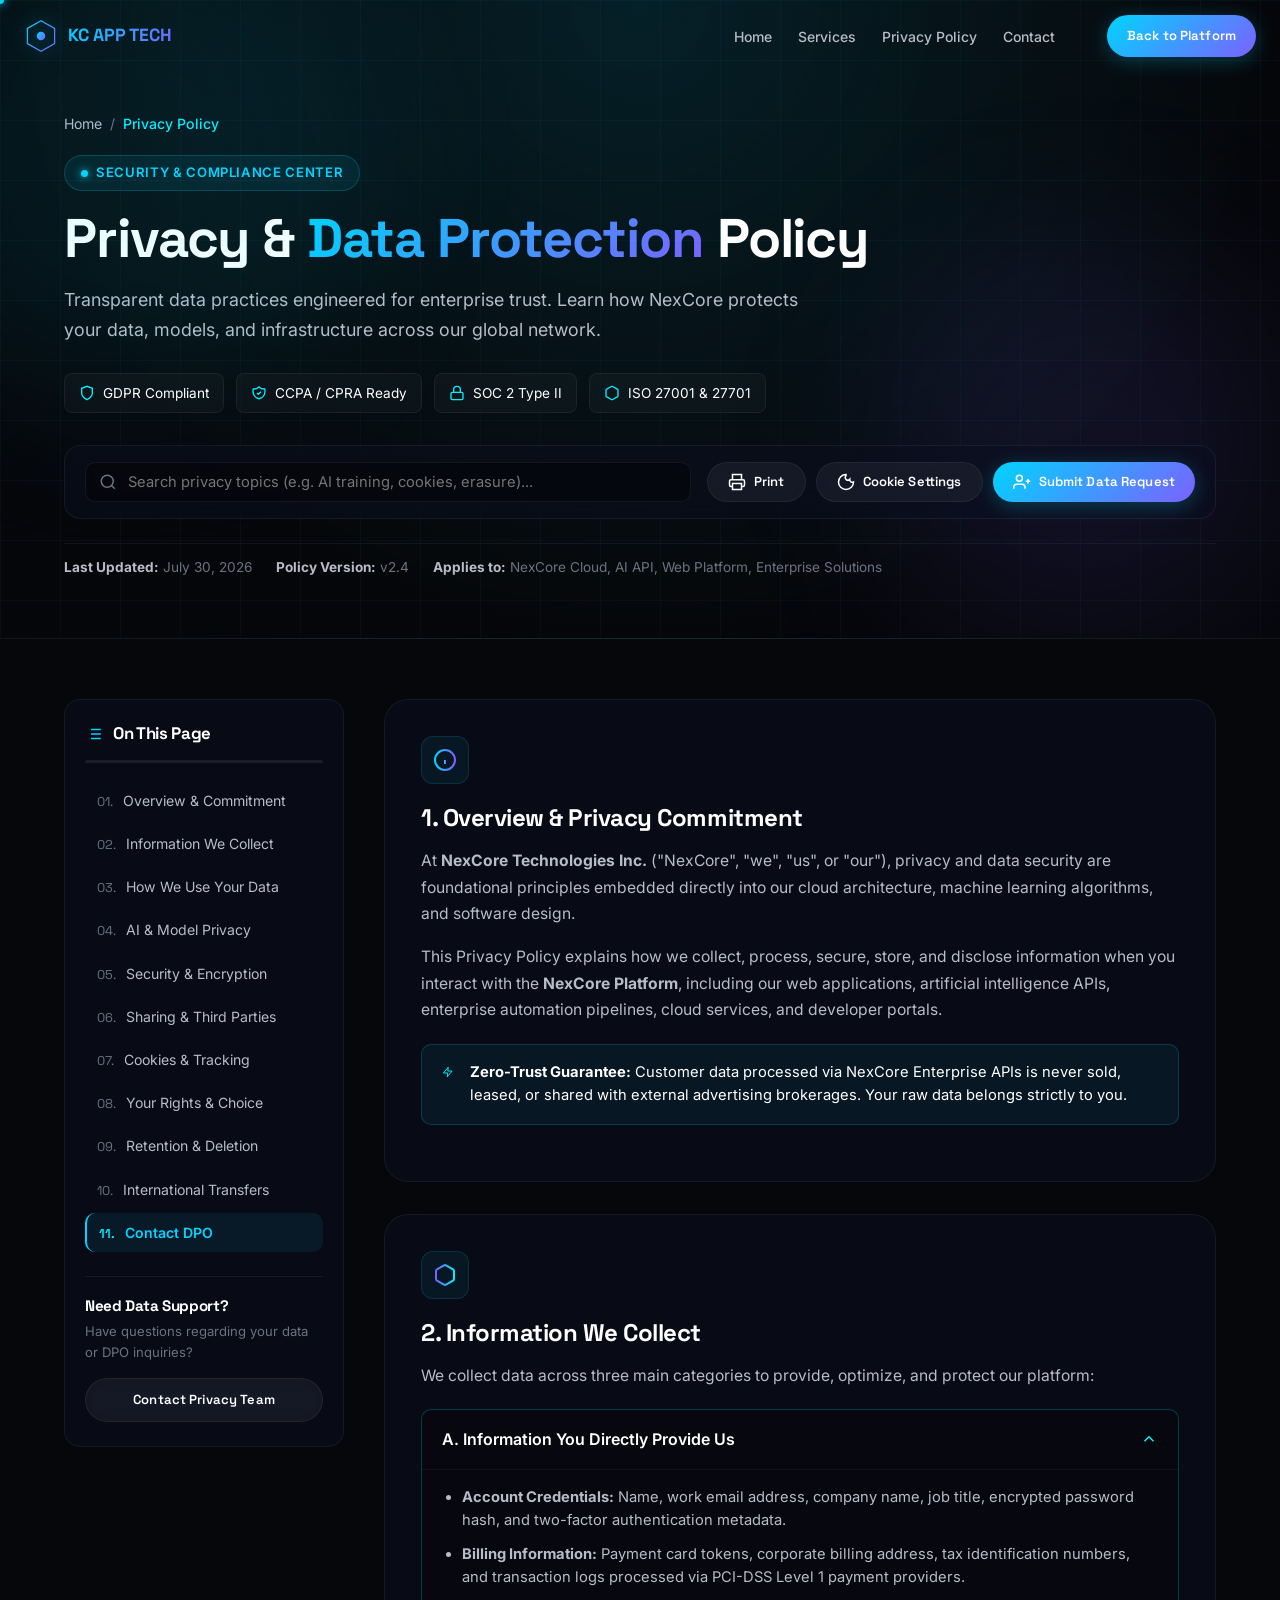
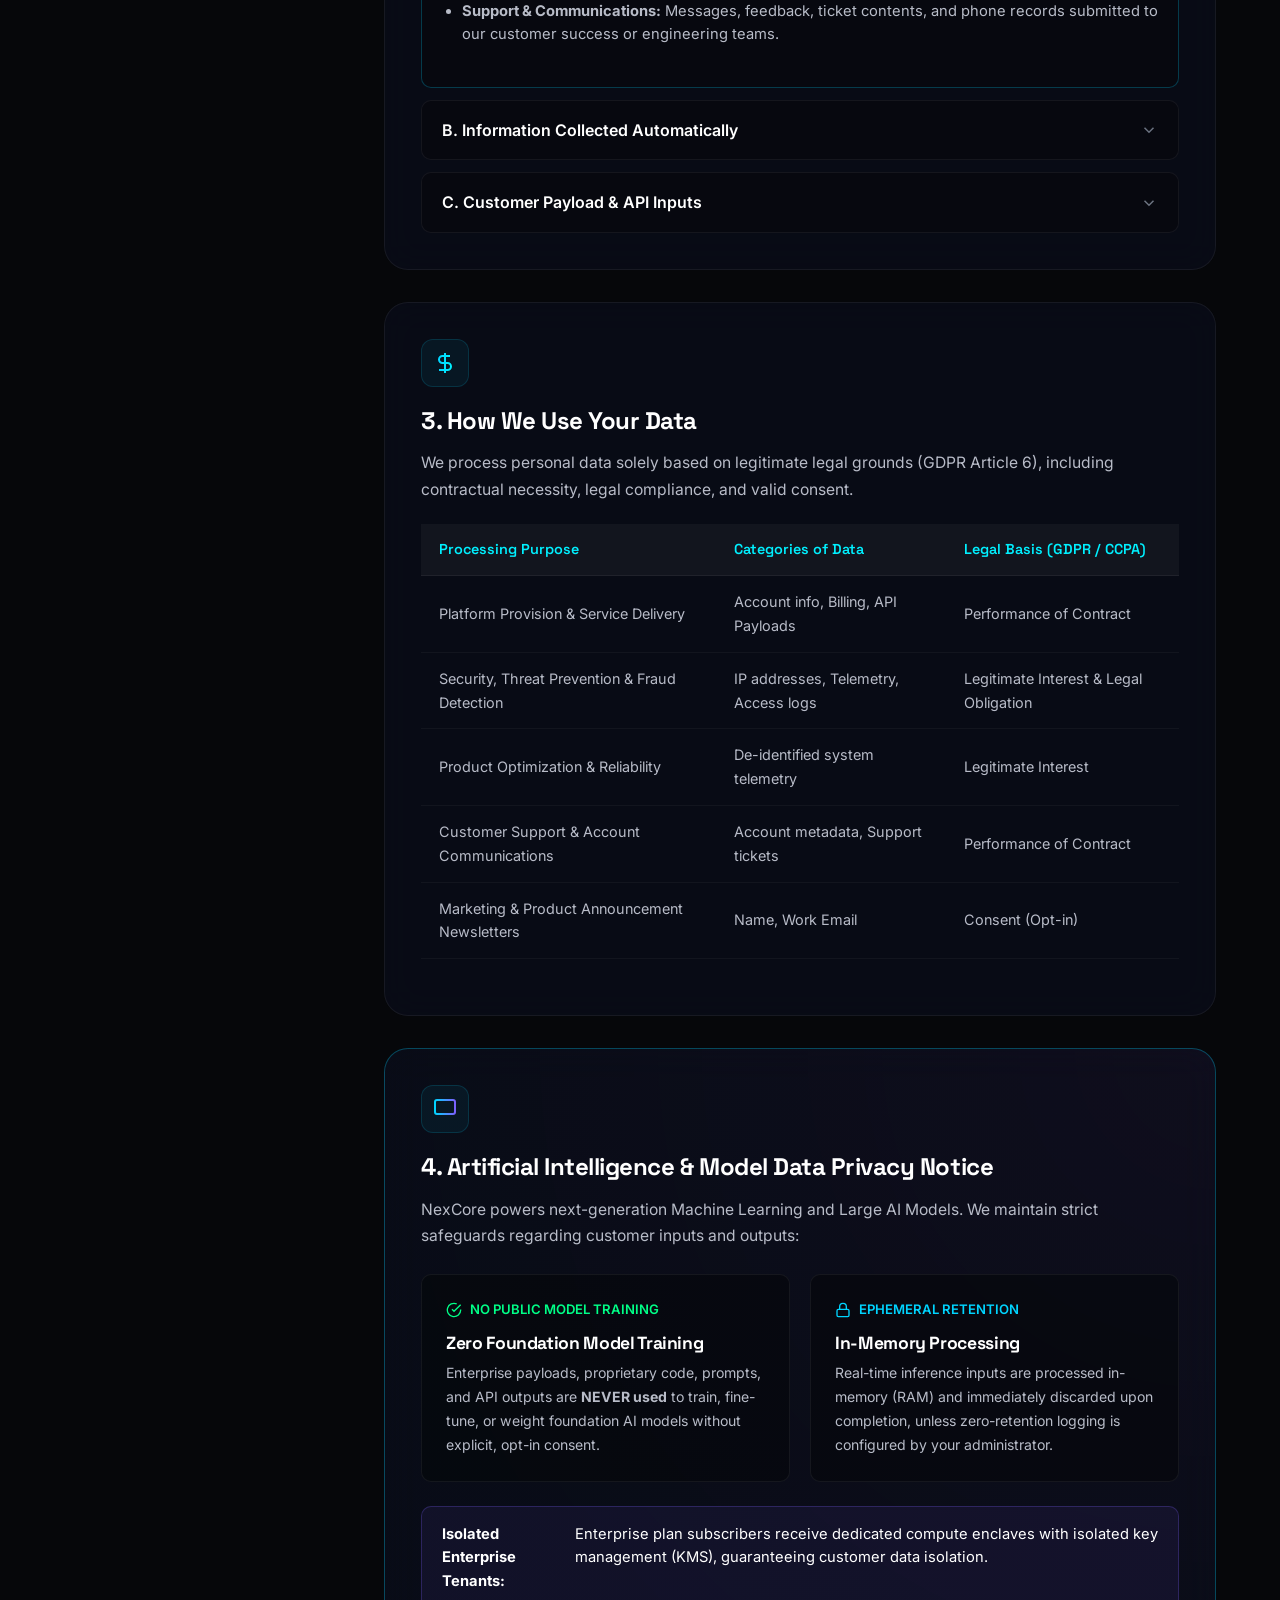
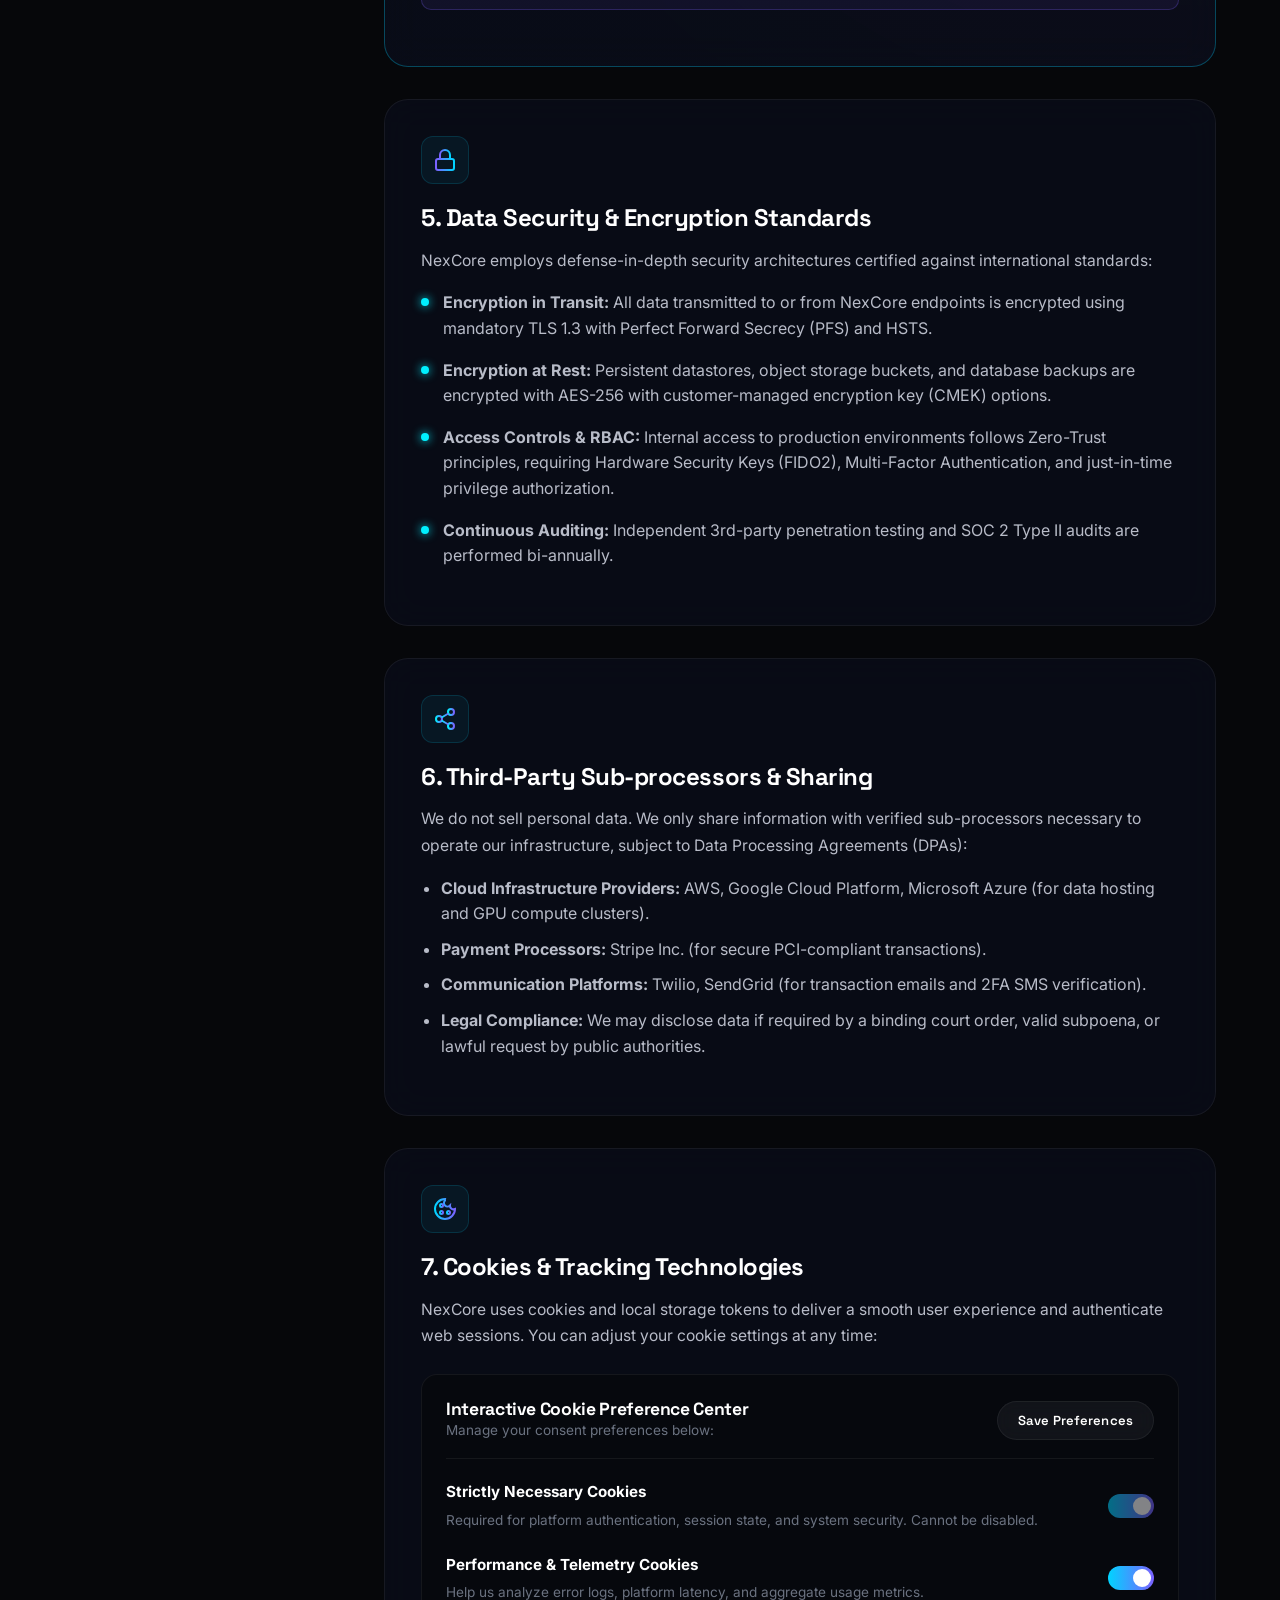
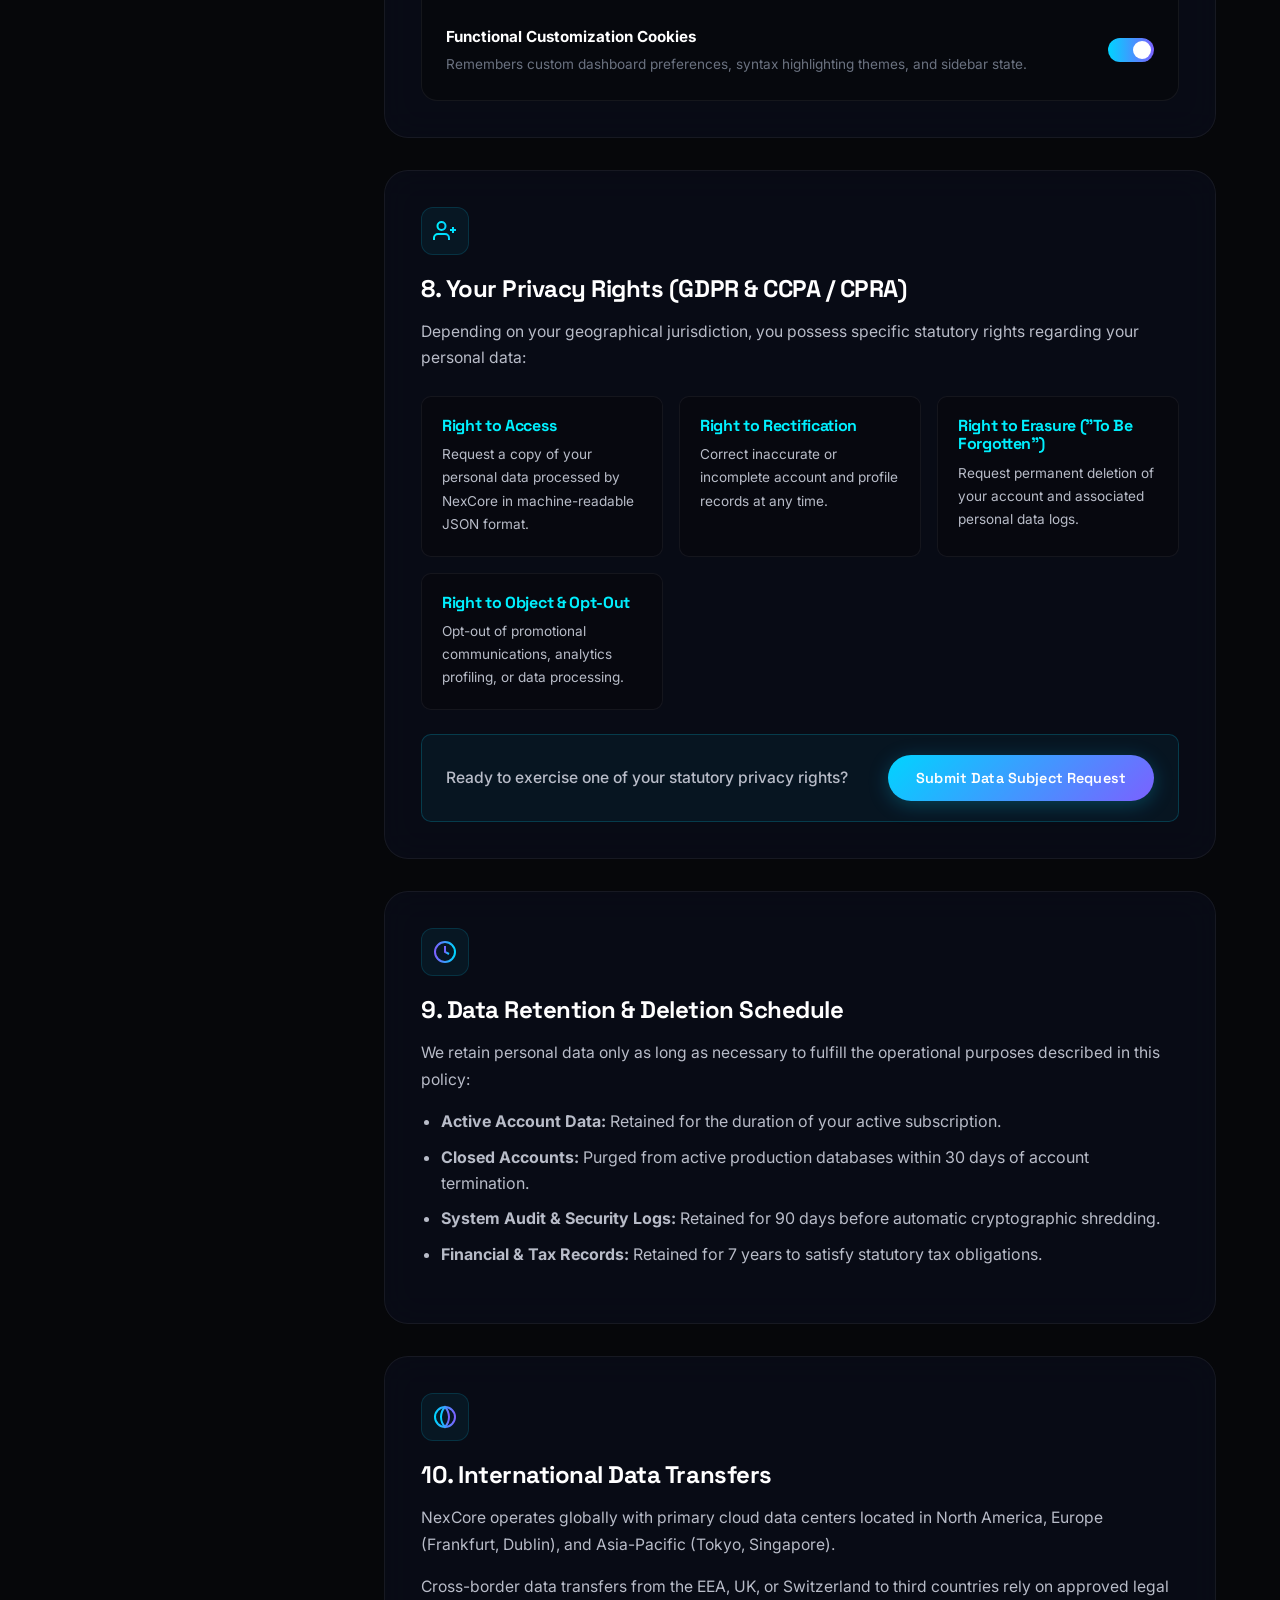
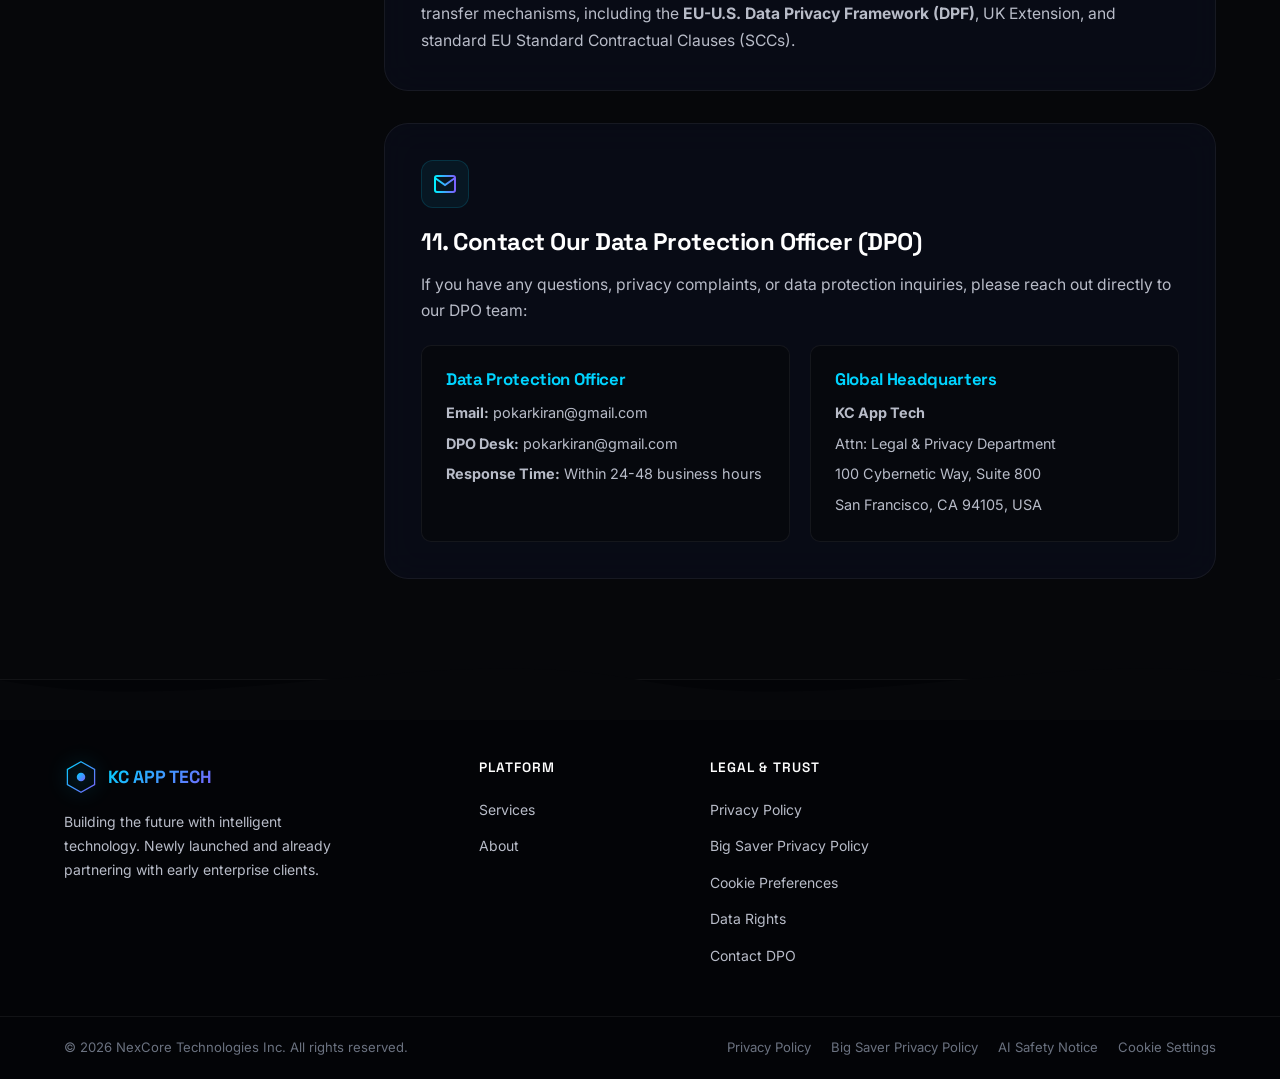
==== commit 680d99d5: "Add Big Saver privacy policy page and fix contact form endpoint - New privacy-bigsaver.html for the " ====
--- a/privacy.html
+++ b/privacy.html
@@ -633,6 +633,7 @@
             <h4>Legal & Trust</h4>
             <ul>
               <li><a href="privacy.html">Privacy Policy</a></li>
+              <li><a href="privacy-bigsaver.html">Big Saver Privacy Policy</a></li>
               <li><a href="privacy.html#section-cookies" id="footCookieLink">Cookie Preferences</a></li>
               <li><a href="privacy.html#section-rights" id="footRightsLink">Data Rights</a></li>
               <li><a href="privacy.html#section-contact">Contact DPO</a></li>
@@ -646,6 +647,7 @@
         <p>© 2026 NexCore Technologies Inc. All rights reserved.</p>
         <div class="footer-legal">
           <a href="privacy.html">Privacy Policy</a>
+          <a href="privacy-bigsaver.html">Big Saver Privacy Policy</a>
           <a href="privacy.html#section-ai-policy">AI Safety Notice</a>
           <a href="privacy.html#section-cookies">Cookie Settings</a>
         </div>
--- a/css/style.css
+++ b/css/style.css
@@ -1332,6 +1332,11 @@
   gap: 32px;
 }
 
+.privacy-content--single {
+  max-width: 820px;
+  margin: 0 auto;
+}
+
 .privacy-card {
   position: relative;
   background: var(--glass-bg);
